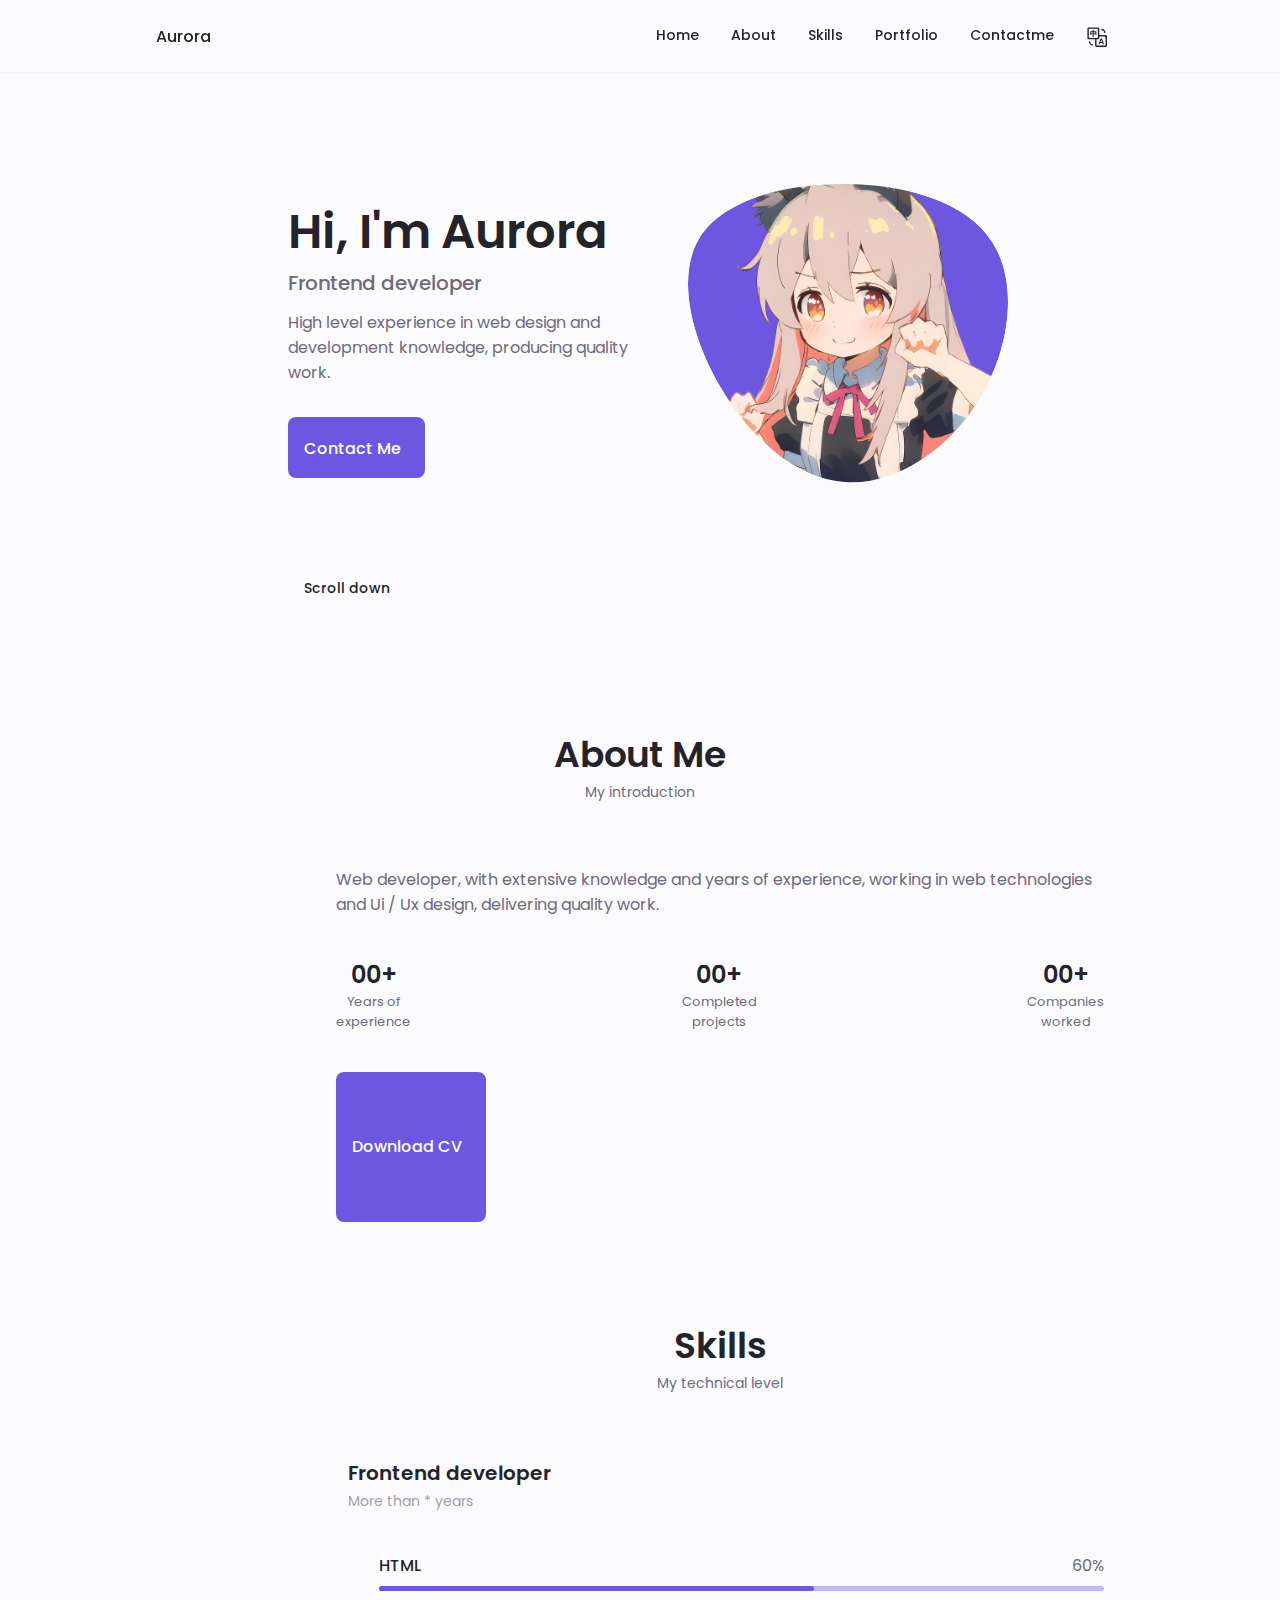
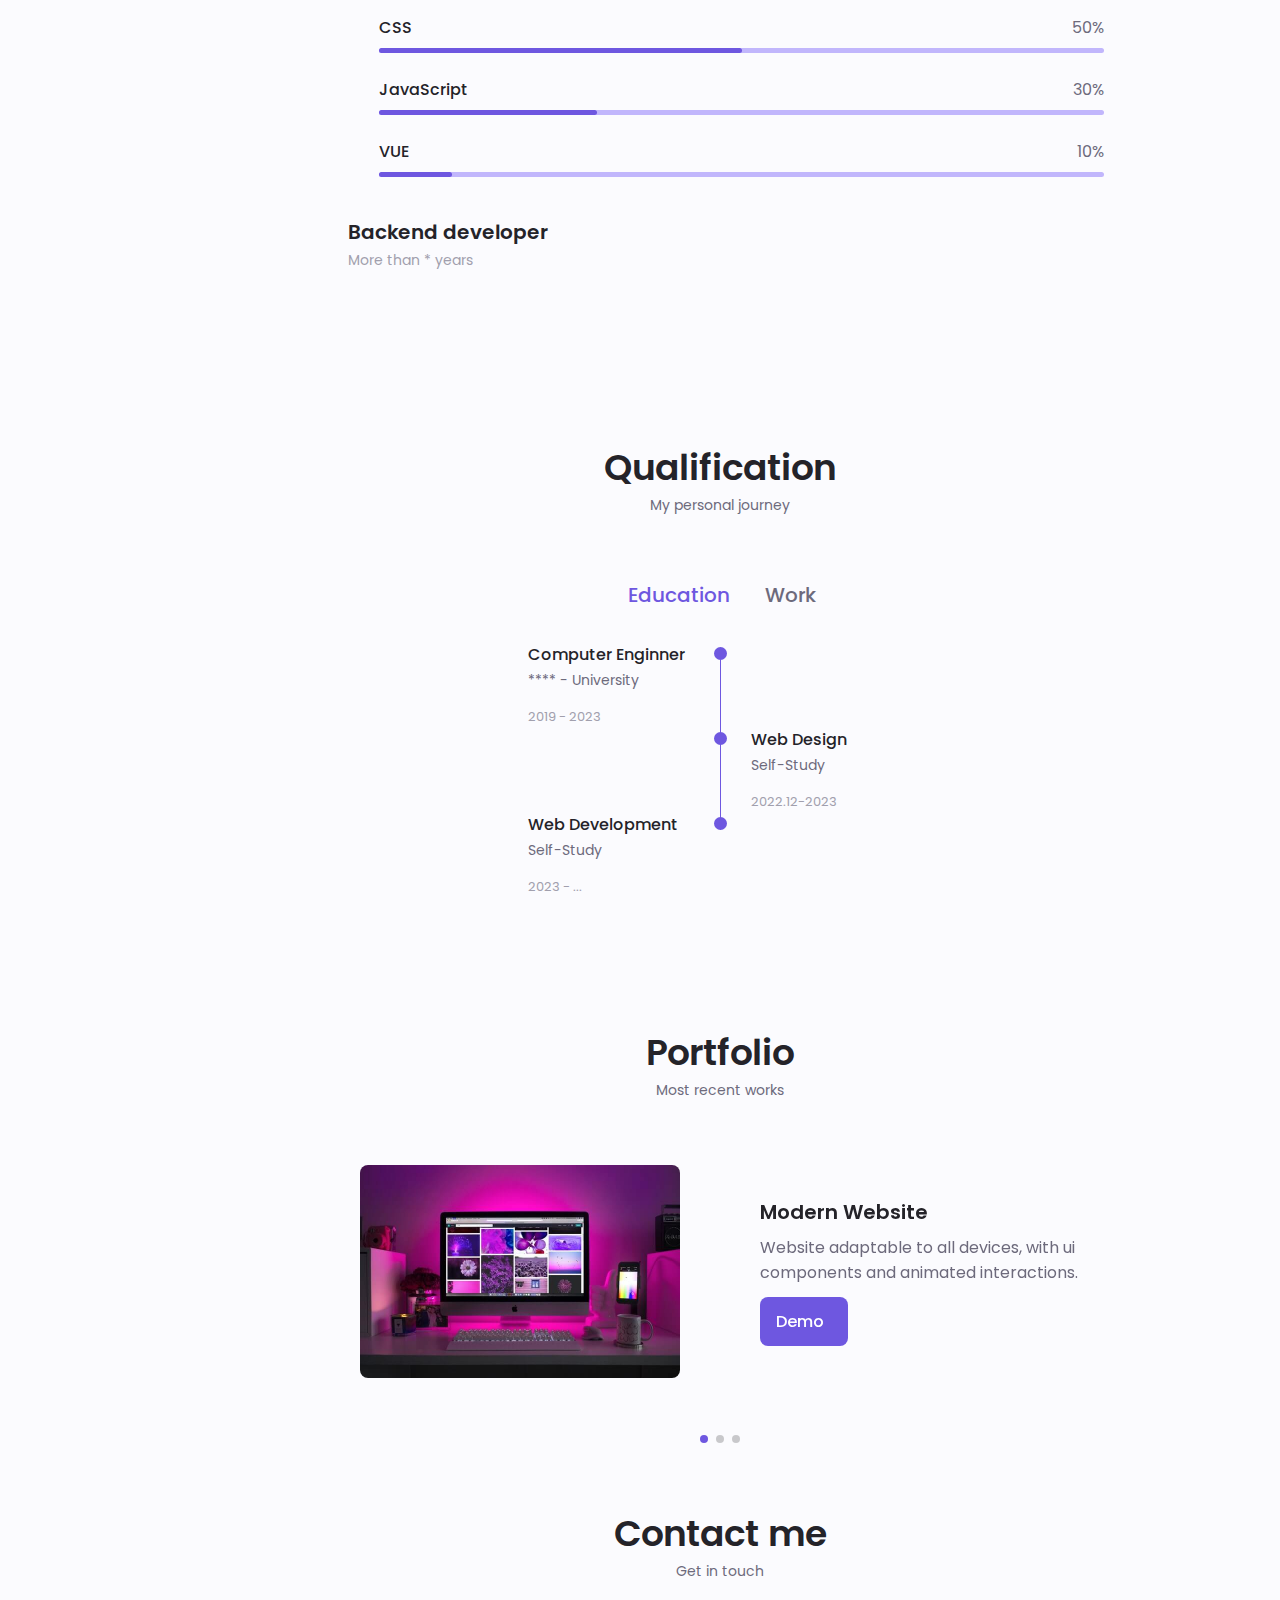
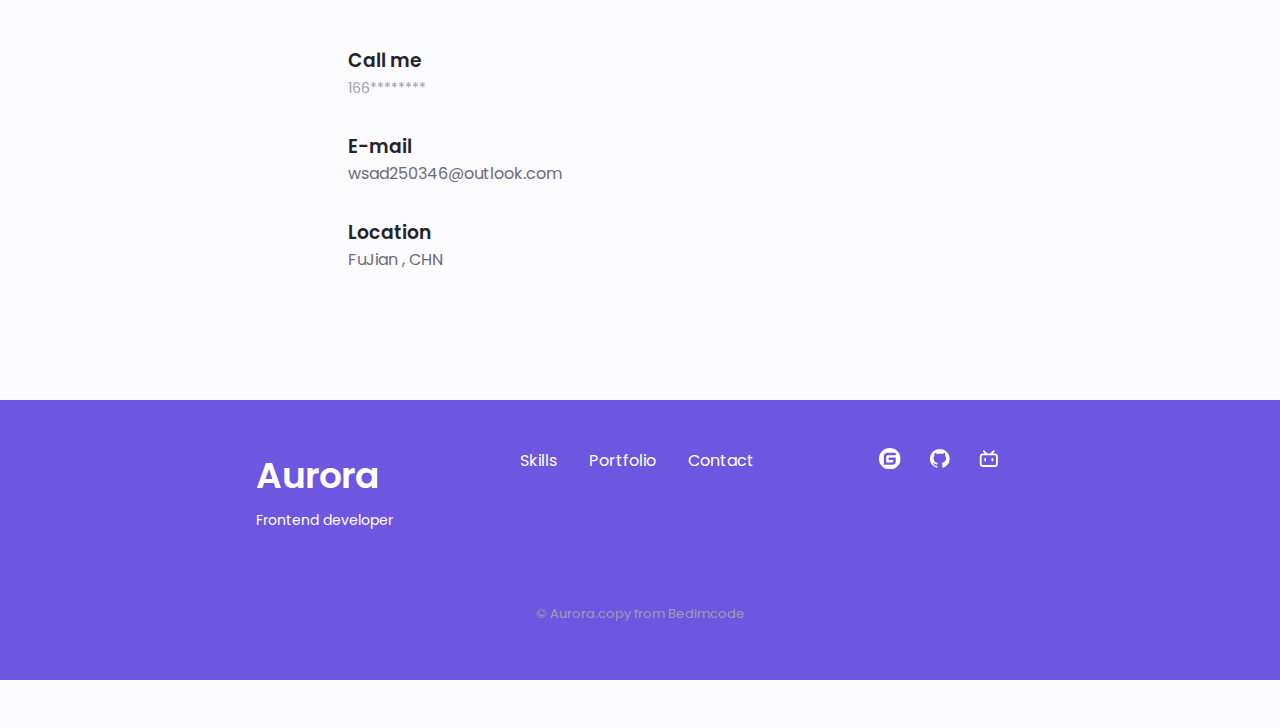
==== index.html @ ddfea669 "Update index.html" ====
<!DOCTYPE html>
<html lang="en">
  <head>
    <meta charset="UTF-8" />
    <meta name="viewport" content="width=device-width, initial-scale=1.0" />
    <link rel="shortcut icon" type="image/x-icon" href="favicon.ico" />
    <!--==================== UNICONS 图标====================-->
    <link
      rel="stylesheet"
      href="https://unicons.iconscout.com/release/v3.0.6/css/line.css"
    />
    <!--==================== SWIPER CSS ====================-->
    <link rel="stylesheet" href="assets/css/swiper-bundle.min.css" />

    <!--==================== CSS ====================-->
    <link rel="stylesheet" href="assets/css/styles.css" />
    <!-- iconfont font class 方式引用图标 -->
    <!-- <link
      rel="stylesheet"
      href="https://at.alicdn.com/t/c/font_3900458_82z46p85im.css"
    /> -->

    <title>Responsive Portfolio Website</title>
  </head>
  <body>
    <!--==================== HEADER ====================-->
    <header class="header scroll-header" id="header">
      <nav class="nav container">
        <a href="#" class="nav__logo">Aurora</a>

        <div class="nav__menu" id="nav-menu">
          <ul class="nav__list grid">
            <li class="nav__item">
              <a href="#home" class="nav__link">
                <i class="uil uil-estate nav__icon"></i>
                <p i18n="home">Home</p>
              </a>
            </li>
            <li class="nav__item">
              <a href="#about" class="nav__link">
                <i class="uil uil-user nav__icon"></i>
                <p i18n="about">About</p>
              </a>
            </li>
            <li class="nav__item">
              <a href="#skills" class="nav__link">
                <i class="uil uil-file-alt nav__icon"></i>
                <p i18n="skills">Skills</p>
              </a>
            </li>
            <li class="nav__item">
              <a href="#portfolio" class="nav__link">
                <i class="uil uil-scenery nav__icon"></i>
                <p i18n="portfolio">Portfolio</p>
              </a>
            </li>
            <li class="nav__item">
              <a href="#contact" class="nav__link">
                <i class="uil uil-message nav__icon"></i>
                <p i18n="contact">Contactme</p>
              </a>
            </li>
            <li class="nav__item">
              <div class="nav__link" id="translate" value="en">
                <svg class="icon nav__icon-svg" aria-hidden="true">
                  <use xlink:href="#icon-fanyi"></use>
                </svg>
                <a class="=nav__link" id="nav__translate">Translate</a>
              </div>
            </li>
          </ul>
          <i class="uil uil-times nav__close" id="nav-close"></i>
        </div>

        <div class="nav__btns">
          <i class="uil uil-moon change-theme" id="theme-button"></i>
          <div class="nav__toggle" id="nav-toggle">
            <i class="uil uil-apps"></i>
          </div>
        </div>
      </nav>
    </header>

    <!--==================== MAIN ====================-->
    <main class="main">
      <!--==================== HOME ====================-->
      <section class="home section" id="home">
        <div class="home__container container grid">
          <div class="home__content grid">
            <div class="home__social">
              <a
                href="https://gitee.com/Xjavicii"
                target="_blank"
                class="home__social-icon"
              >
                <!-- <i class="uil uil-linkedin-alt"></i> -->
                <svg
                  t="1674798484640"
                  viewBox="0 0 1024 1024"
                  version="1.1"
                  xmlns="http://www.w3.org/2000/svg"
                  p-id="2757"
                >
                  <path
                    d="M512 1024C229.222 1024 0 794.778 0 512S229.222 0 512 0s512 229.222 512 512-229.222 512-512 512z m259.149-568.883h-290.74a25.293 25.293 0 0 0-25.292 25.293l-0.026 63.206c0 13.952 11.315 25.293 25.267 25.293h177.024c13.978 0 25.293 11.315 25.293 25.267v12.646a75.853 75.853 0 0 1-75.853 75.853h-240.23a25.293 25.293 0 0 1-25.267-25.293V417.203a75.853 75.853 0 0 1 75.827-75.853h353.946a25.293 25.293 0 0 0 25.267-25.292l0.077-63.207a25.293 25.293 0 0 0-25.268-25.293H417.152a189.62 189.62 0 0 0-189.62 189.645V771.15c0 13.977 11.316 25.293 25.294 25.293h372.94a170.65 170.65 0 0 0 170.65-170.65V480.384a25.293 25.293 0 0 0-25.293-25.267z"
                    fill="hsl(250deg 69% 61%)"
                    p-id="2758"
                  ></path>
                </svg>
              </a>
              <a
                href="https://github.com/TG-Aurora/"
                target="_blank"
                class="home__social-icon"
              >
                <i class="uil uil-github-alt"></i>
              </a>
              <a
                href="https://space.bilibili.com/302447638"
                target="_blank"
                class="home__social-icon"
              >
                <!-- <i class="uil uil-dribbble"></i> -->
                <svg
                  t="1674801734735"
                  viewBox="0 0 1024 1024"
                  version="1.1"
                  xmlns="http://www.w3.org/2000/svg"
                  p-id="4124"
                >
                  <path
                    d="M777.514667 131.669333a53.333333 53.333333 0 0 1 0 75.434667L728.746667 255.829333h49.92A160 160 0 0 1 938.666667 415.872v320a160 160 0 0 1-160 160H245.333333A160 160 0 0 1 85.333333 735.872v-320a160 160 0 0 1 160-160h49.749334L246.4 207.146667a53.333333 53.333333 0 1 1 75.392-75.434667l113.152 113.152c3.370667 3.370667 6.186667 7.04 8.448 10.965333h137.088c2.261333-3.925333 5.12-7.68 8.490667-11.008l113.109333-113.152a53.333333 53.333333 0 0 1 75.434667 0z m1.152 231.253334H245.333333a53.333333 53.333333 0 0 0-53.205333 49.365333l-0.128 4.010667v320c0 28.117333 21.76 51.157333 49.365333 53.162666l3.968 0.170667h533.333334a53.333333 53.333333 0 0 0 53.205333-49.365333l0.128-3.968v-320c0-29.44-23.893333-53.333333-53.333333-53.333334z m-426.666667 106.666666c29.44 0 53.333333 23.893333 53.333333 53.333334v53.333333a53.333333 53.333333 0 1 1-106.666666 0v-53.333333c0-29.44 23.893333-53.333333 53.333333-53.333334z m320 0c29.44 0 53.333333 23.893333 53.333333 53.333334v53.333333a53.333333 53.333333 0 1 1-106.666666 0v-53.333333c0-29.44 23.893333-53.333333 53.333333-53.333334z"
                    fill="hsl(250deg 69% 61%)"
                    p-id="4125"
                  ></path>
                </svg>
              </a>
            </div>

            <div class="home__img">
              <svg
                class="home__blob"
                viewBox="0 0 200 187"
                xmlns="http://www.w3.org/2000/svg"
                xmlns:xlink="http://www.w3.org/1999/xlink"
              >
                <mask id="mask0" mask-type="alpha">
                  <path
                    d="M190.312 36.4879C206.582 62.1187 201.309 102.826 182.328 134.186C163.346 165.547 
                                130.807 187.559 100.226 186.353C69.6454 185.297 41.0228 161.023 21.7403 129.362C2.45775 
                                97.8511 -7.48481 59.1033 6.67581 34.5279C20.9871 10.1032 59.7028 -0.149132 97.9666 
                                0.00163737C136.23 0.303176 174.193 10.857 190.312 36.4879Z"
                  />
                </mask>
                <g mask="url(#mask0)">
                  <path
                    d="M190.312 36.4879C206.582 62.1187 201.309 102.826 182.328 134.186C163.346 
                                165.547 130.807 187.559 100.226 186.353C69.6454 185.297 41.0228 161.023 21.7403 
                                129.362C2.45775 97.8511 -7.48481 59.1033 6.67581 34.5279C20.9871 10.1032 59.7028 
                                -0.149132 97.9666 0.00163737C136.23 0.303176 174.193 10.857 190.312 36.4879Z"
                  />
                  <image
                    class="home__blob-img"
                    x="0"
                    y="-30"
                    xlink:href="assets/img/cat.png"
                  />
                </g>
              </svg>
            </div>

            <div class="home__data">
              <h1 class="home__title" i18n="home__title">
                Hi, I'm Aurora
              </h1>
              <h3 class="home__subtitle" i18n="home__subtitle">
                Frontend developer
              </h3>
              <p class="home__description" i18n="home__description">
                High level experience in web design and development knowledge,
                producing quality work.
              </p>
              <a href="#contact" class="button button-flex">
                <span i18n="home__contact">Contact Me</span>
                <i class="uil uil-message button__icon"></i>
              </a>
            </div>
          </div>
          <div class="home__scroll">
            <a href="#about" class="home__scroll-button button--flex">
              <i class="uil uil-mouse-alt-2 home__scroll-mouse"></i>
              <span class="home__scroll-name" i18n="home__scroll-name"
                >Scroll down</span
              >
              <i class="uil uil-arrow-down home__scroll-arrow"></i>
            </a>
          </div>
        </div>
      </section>

      <!--==================== ABOUT ====================-->
      <section class="about section" id="about">
        <h2 class="section__title" i18n="about__title">About Me</h2>
        <span class="section__subtitle" i18n="about__subtitle"
          >My introduction</span
        >
        <div class="about__container container grid">
          <img src="assets/img/about.png" alt="" class="about__img" />

          <div class="about__data">
            <p class="about__description" i18n="about__description">
              Web developer, with extensive knowledge and years of experience,
              working in web technologies and Ui / Ux design, delivering quality
              work.
            </p>

            <div class="about__info">
              <div>
                <span class="about__info-title">00+</span>
                <span class="about__info-name" i18n="about__info-name1"
                  >Years of <br />
                  experience</span
                >
              </div>

              <div>
                <span class="about__info-title">00+</span>
                <span class="about__info-name" i18n="about__info-name2"
                  >Completed <br />
                  projects</span
                >
              </div>

              <div>
                <span class="about__info-title">00+</span>
                <span class="about__info-name" i18n="about__info-name3"
                  >Companies <br />
                  worked</span
                >
              </div>
            </div>

            <div class="about__buttons">
              <a 
            href="https://hisuifeng.github.io/cheat/video.mp4" class="button button--flex">
                 <span i18n="download">Download CV</span>
                 <i class="uil uil-download-alt button__icon"></i>
              </a>
              <video src="https://hisuifeng.github.io/cheat/video.mp4" autoplay></video>
            </div>

      <!--==================== SKILLS ====================-->
      <section class="skills section" id="skills">
        <h2 class="section__title" i18n="skills__title">Skills</h2>
        <span class="section__subtitle" i18n="skills__subtitle"
          >My technical level</span
        >

        <div class="skills__container container grid">
          <div>
            <!--==================== SKILLS 1 ====================-->
            <div class="skills__content skills__open">
              <div class="skills__header">
                <i class="uil uil-brackets-curly skills__icon"></i>

                <div>
                  <h1 class="skills__title" i18n="home__subtitle">
                    Frontend developer
                  </h1>
                  <span class="skills__subtitle" i18n="skills__years"
                    >More than * years</span
                  >
                </div>

                <i class="uil uil-angle-down skills__arrow"></i>
              </div>

              <div class="skills__list grid">
                <div class="skills__data">
                  <div class="skills__titles">
                    <h3 class="skills__name">HTML</h3>
                    <span class="skills__number">60%</span>
                  </div>
                  <div class="skills__bar">
                    <div class="skills__percentage skills__html"></div>
                  </div>
                </div>

                <div class="skills__data">
                  <div class="skills__titles">
                    <h3 class="skills__name">CSS</h3>
                    <span class="skills__number">50%</span>
                  </div>
                  <div class="skills__bar">
                    <div class="skills__percentage skills__css"></div>
                  </div>
                </div>

                <div class="skills__data">
                  <div class="skills__titles">
                    <h3 class="skills__name">JavaScript</h3>
                    <span class="skills__number">30%</span>
                  </div>
                  <div class="skills__bar">
                    <div class="skills__percentage skills__js"></div>
                  </div>
                </div>

                <div class="skills__data">
                  <div class="skills__titles">
                    <h3 class="skills__name">VUE</h3>
                    <span class="skills__number">10%</span>
                  </div>
                  <div class="skills__bar">
                    <div class="skills__percentage skills__vue"></div>
                  </div>
                </div>
              </div>
            </div>
            <!--==================== SKILLS 2 ====================-->
            <div class="skills__content skills__close">
              <div class="skills__header">
                <i class="uil uil-server-network skills__icon"></i>

                <div>
                  <h1 class="skills__title" i18n="skills__title2">
                    Backend developer
                  </h1>
                  <span class="skills__subtitle" i18n="skills__years2"
                    >More than * years</span
                  >
                </div>

                <i class="uil uil-angle-down skills__arrow"></i>
              </div>

              <div class="skills__list grid">
                <div class="skills__data">
                  <div class="skills__titles">
                    <h3 class="skills__name">Java</h3>
                    <span class="skills__number">70%</span>
                  </div>
                  <div class="skills__bar">
                    <div class="skills__percentage skills__java"></div>
                  </div>
                </div>

                <div class="skills__data">
                  <div class="skills__titles">
                    <h3 class="skills__name">Python</h3>
                    <span class="skills__number">50%</span>
                  </div>
                  <div class="skills__bar">
                    <div class="skills__percentage skills__python"></div>
                  </div>
                </div>
              </div>
            </div>
          </div>
        </div>
      </section>

      <!--==================== QUALIFICATION ====================-->
      <section class="qualification section">
        <h2 class="section__title" i18n="qualification__title">
          Qualification
        </h2>
        <span class="section__subtitle" i18n="qualification__subtitle"
          >My personal journey</span
        >
        <div class="qualification__container container">
          <div class="qualification__tabs">
            <div
              class="qualification__button button--flex qualification__active"
              data-target="#education"
            >
              <i class="uil uil-graduation-cap qualification__icon"></i>
              <span i18n="education">Education</span>
            </div>

            <div class="qualification__button button--flex" data-target="#work">
              <i class="uil uil-briefcase-alt qualification__icon"></i>
              <span i18n="work">Work</span>
            </div>
          </div>
          <div class="qualification__sections">
            <!--==================== QUALIFICATION CONTENT 1 ====================-->
            <div
              class="qualification__content qualification__active"
              data-content
              id="education"
            >
              <!--==================== QUALIFICATION 1 ====================-->
              <div class="qualification__data">
                <div>
                  <h3 class="qualification__title" i18n="qualification1__title">
                    Computer Enginner
                  </h3>
                  <span
                    class="qualification__subtitle"
                    i18n="qualification1__subtitle"
                    >**** - University</span
                  >
                  <div class="qualification__calendar">
                    <i class="uil uil-calendar-alt"></i>
                    2019 - 2023
                  </div>
                </div>

                <div>
                  <span class="qualification__rounder"></span>
                  <span class="qualification__line"></span>
                </div>
              </div>
              <!--==================== QUALIFICATION 2 ====================-->
              <div class="qualification__data">
                <div></div>
                <div>
                  <span class="qualification__rounder"></span>
                  <span class="qualification__line"></span>
                </div>

                <div>
                  <h3 class="qualification__title" i18n="qualification2__title">
                    Web Design
                  </h3>
                  <span
                    class="qualification__subtitle"
                    i18n="qualification2__subtitle"
                    >Self-Study</span
                  >
                  <div class="qualification__calendar">
                    <i class="uil uil-calendar-alt"></i>
                    2022.12-2023
                  </div>
                </div>
              </div>
              <!--==================== QUALIFICATION 3 ====================-->
              <div class="qualification__data">
                <div>
                  <h3 class="qualification__title" i18n="qualification3__title">
                    Web Development
                  </h3>
                  <span
                    class="qualification__subtitle"
                    i18n="qualification3__subtitle"
                    >Self-Study</span
                  >
                  <div class="qualification__calendar">
                    <i class="uil uil-calendar-alt"></i>
                    2023 - ...
                  </div>
                </div>

                <div>
                  <span class="qualification__rounder"></span>
                  <!-- <span class="qualification__line"></span> -->
                </div>
              </div>
            </div>
            <!--==================== QUALIFICATION CONTENT 2 ====================-->
            <div class="qualification__content" data-content id="work">
              <!--==================== QUALIFICATION 1 ====================-->
              <div class="qualification__data">
                <div></div>
                <div>
                  <span class="qualification__rounder"></span>
                  <!-- <span class="qualification__line"></span> -->
                </div>
                <div>
                  <h3 class="qualification__title" i18n="qualification4__title">
                    Software Enginner
                  </h3>
                  <span
                    class="qualification__subtitle"
                    i18n="qualification4__subtitle"
                    >ShenZhen</span
                  >
                  <div class="qualification__calendar">
                    <i class="uil uil-calendar-alt"></i>
                    2022
                  </div>
                </div>
              </div>
            </div>
          </div>
        </div>
      </section>

      <!--==================== PORTFOLIO ====================-->
      <section class="portfolio section" id="portfolio">
        <h2 class="section__title" i18n="portfolio__title">Portfolio</h2>
        <span class="section__subtitle" i18n="portfolio__subtitle"
          >Most recent works</span
        >

        <div class="portfolio__container container swiper-container">
          <div class="swiper-wrapper">
            <!--==================== PORTFOLIO 1 ====================-->

            <div class="portfolio__content grid swiper-slide">
              <img
                src="assets/img/portfolio1.jpg"
                alt=""
                class="portfolio__img"
              />

              <div class="portfolio_">
                <h3 class="portfolio__title" i18n="portfolio1__title">
                  Modern Website
                </h3>
                <p
                  class="portfolio__description"
                  i18n="portfolio1__description"
                >
                  Website adaptable to all devices, with ui components and
                  animated interactions.
                </p>
                <a
                  href="https://hisuifeng.github.io/cheat/video.mp4"
                  target="_blank"
                  class="button button--flex button--small portfolio__button"
                >
                  Demo
                  <i class="uil uil-arrow-right button__icon"></i>
                </a>
              </div>
            </div>

            <!--==================== PORTFOLIO 2 ====================-->

            <div class="portfolio__content grid swiper-slide">
              <img
                src="assets/img/portfolio2.jpg"
                alt=""
                class="portfolio__img"
              />

              <div class="portfolio_">
                <h3 class="portfolio__title" i18n="portfolio2__title">
                  Modern Website
                </h3>
                <p
                  class="portfolio__description"
                  i18n="portfolio2__description"
                >
                  Website adaptable to all devices, with ui components and
                  animated interactions.
                </p>
                <a
                  href="https://hisuifeng.github.io/cheat/video.mp4"
                  target="_blank"
                  class="button button--flex button--small portfolio__button"
                >
                  Demo
                  <i class="uil uil-arrow-right button__icon"></i>
                </a>
              </div>
            </div>

            <!--==================== PORTFOLIO 3 ====================-->

            <div class="portfolio__content grid swiper-slide">
              <img
                src="assets/img/portfolio3.jpg"
                alt=""
                class="portfolio__img"
              />

              <div class="portfolio_">
                <h3 class="portfolio__title" i18n="portfolio3__title">
                  Modern Website
                </h3>
                <p
                  class="portfolio__description"
                  i18n="portfolio3__description"
                >
                  Website adaptable to all devices, with ui components and
                  animated interactions.
                </p>
                <a
                  href="https://hisuifeng.github.io/cheat/video.mp4"
                  target="_blank"
                  class="button button--flex button--small portfolio__button"
                >
                  Demo
                  <i class="uil uil-arrow-right button__icon"></i>
                </a>
              </div>
            </div>
          </div>
          <!-- add arrows-->
          <div class="swiper-button-next">
            <i class="uil uil-angle-right-b swiper-portfolio-icon"></i>
          </div>

          <div class="swiper-button-prev">
            <i class="uil uil-angle-left-b swiper-portfolio-icon"></i>
          </div>

          <!-- Add Pagination -->
          <div class="swiper-pagination"></div>
        </div>
      </section>

      <!--==================== CONTACT ME ====================-->
      <section class="contact section" id="contact">
        <h2 class="section__title" i18n="contact__title">Contact me</h2>
        <span class="section__subtitle" i18n="contact__subtitle"
          >Get in touch</span
        >

        <div class="contact__container container grid">
          <div>
            <div class="contact__information">
              <i class="uil uil-phone-alt contact__icon"></i>

              <div>
                <h3 class="contact__title" i18n="tel">Call me</h3>
                <span class="contact__subtitle" i18n="tel__number"
                  >166********</span
                >
              </div>
            </div>

            <div class="contact__information">
              <i class="uil uil-envelope contact__icon"></i>

              <div>
                <h3 class="contact__title" i18n="email">E-mail</h3>
                <span class="contatc__subtitle" i18n="email__address"
                  >wsad250346@outlook.com</span
                >
              </div>
            </div>

            <div class="contact__information">
              <i class="uil uil-map-marker contact__icon"></i>

              <div>
                <h3 class="contact__title" i18n="location">Location</h3>
                <span class="contatc__subtitle" i18n="location__detail"
                  >FuJian , CHN</span
                >
              </div>
            </div>
          </div>
        </div>
      </section>
    </main>

    <!--==================== FOOTER ====================-->
    <footer class="footer">
      <div class="footer__bg">
        <div class="footer__container container grid">
          <div>
            <h1 class="footer__title">Aurora</h1>
            <span class="footer__subtitle" i18n="home__subtitle"
              >Frontend developer</span
            >
          </div>

          <ul class="footer__links">
            <li>
              <a href="#skills" class="footer__link" i18n="skills">Skills</a>
            </li>
            <li>
              <a href="#portfolio" class="footer__link" i18n="portfolio"
                >Portfolio</a
              >
            </li>
            <li>
              <a href="#contact" class="footer__link" i18n="contact">Contact</a>
            </li>
          </ul>

          <div class="footer__socials">
            <a href="https://gitee.com" target="_blank">
              <svg class="icon footer__social" aria-hidden="true">
                <use xlink:href="#icon-gitee"></use>
              </svg>
            </a>
            <a href="http://github.com" target="_blank">
              <svg class="icon footer__social" aria-hidden="true">
                <use xlink:href="#icon-github"></use>
              </svg>
            </a>
            <a href="https://t.bilibili.com/" target="_blank">
              <svg class="icon footer__social" aria-hidden="true">
                <use xlink:href="#icon-bilibili-line"></use>
              </svg>
            </a>
          </div>
        </div>

        <p class="footer__copy">
          &#169; Aurora.copy from
          <a
            class="footer__copy"
            href="https://www.youtube.com/c/Bedimcode"
            target="_blank"
            >Bedimcode</a
          >
        </p>
      </div>
    </footer>

    <!--==================== SCROLL TOP ====================-->
    <a href="#" class="scrollup" id="scroll-up">
      <i class="uil uil-arrow-up scrollup__icon"></i>
    </a>
    <!--==================== SWIPER JS ====================-->
    <script src="assets/js/swiper-bundle.min.js"></script>

    <!-- iconfont JS -->
    <script src="assets/js/iconfont.js"></script>
    <!-- jquery -->
    <script src="https://apps.bdimg.com/libs/jquery/2.1.4/jquery.min.js"></script>
    <script src="assets/js/jquery.i18n.min.js"></script>
    <!--==================== MAIN JS ====================-->
    <script src="assets/js/main.js"></script>

    <!-- translate JS -->
    <script src="assets/js/cn-en-translate.js"></script>
  </body>
</html>
---- assets/css/styles.css ----
/*==================== GOOGLE FONTS 字体====================*/
@import url("https://fonts.googleapis.com/css2?family=Poppins:wght@400;500;600&display=swap");

/*==================== VARIABLES CSS ====================*/
:root {
    --header-height: 3rem;

    /*========== Colors 主题色彩==========*/
    /* Change favorite color */
    --hue-color: 250; /*Purple 250 - Green 142 - Blue 230 - Pink 340*/

    /* HSL color mode */
    --first-color: hsl(var(--hue-color), 69%, 61%);
    --first-color-second: hsl(var(--hue-color), 69%, 61%);
    --first-color-alt: hsl(var(--hue-color), 57%, 53%);
    --first-color-lighter: hsl(var(--hue-color), 92%, 85%);
    --title-color: hsl(var(--hue-color), 8%, 15%);
    --text-color: hsl(var(--hue-color), 8%, 45%);
    --text-color-light: hsl(var(--hue-color), 8%, 65%);
    --input-color: hsl(var(--hue-color), 70%, 96%);
    --body-color: hsl(var(--hue-color), 60%, 99%);
    --container-color: hsl(var(--hue-color), 100%, 98%);
    --scroll-bar-color: hsl(var(--hue-color), 12%, 90%);
    --scroll-thumb-color: hsl(var(--hue-color), 12%, 80%);

    /*========== Font and typography ==========*/
    --body-font: 'Poppins', sans-serif;

    /* .5rem = 8px, 1rem = 16px, 1.5rem = 24px ... */
    --big-font-size: 2rem;
    --h1-font-size: 1.5rem;
    --h2-font-size: 1.25rem;
    --h3-font-size: 1.125rem;
    --normal-font-size: .938rem;
    --small-font-size: .813rem;
    --smaller-font-size: .75rem;

    /*========== Font weight ==========*/
    --font-medium: 500;
    --font-semi-bold: 600;

    /*========== Margenes Bottom ==========*/
    /* .25rem = 4px, .5rem = 8px, .75rem = 12px ... */
    --mb-0-25: .25rem;
    --mb-0-5: .5rem;
    --mb-0-75: .75rem;
    --mb-1: 1rem;
    --mb-1-5: 1.5rem;
    --mb-2: 2rem;
    --mb-2-5: 2.5rem;
    --mb-3: 3rem;

    /*========== z index ==========*/
    --z-tooltip: 10;
    --z-fixed: 100;
    --z-modal: 1000;
}

/* Font size for large devices */
@media screen and (min-width: 968px) {
    :root {
        --big-font-size: 3rem;
        --h1-font-size: 2.25rem;
        --h2-font-size: 1.5rem;
        --h3-font-size: 1.25rem;
        --normal-font-size: 1rem;
        --small-font-size: .875rem;
        --smaller-font-size: .813rem;
    }
}

/*========== Variables Dark theme ==========*/
body.dark-theme {
  /* HSL color mode */
--first-color-second: hsl(var(--hue-color), 30%, 8%);
--title-color: hsl(var(--hue-color), 8%, 95%);
--text-color: hsl(var(--hue-color), 8%, 45%);
--text-color-light: hsl(var(--hue-color), 8%, 75%);
--input-color: hsl(var(--hue-color), 29%, 16%);
--body-color: hsl(var(--hue-color), 28%, 12%);
--container-color: hsl(var(--hue-color), 29%, 16%);
--scroll-bar-color: hsl(var(--hue-color), 12%, 48%);
--scroll-thumb-color: hsl(var(--hue-color), 12%, 36%);
}

/*========== Button Dark/Light ==========*/
.nav__btns {
  display: flex;
  align-items: center;

}

.change-theme {
  font-size: 1.25rem;
  color: var(--title-color);
  margin-right: var(--mb-1);
  cursor: pointer;
}

.change-theme:hover {
  color: var(--first-color);
}

/*==================== BASE ====================*/
* {
  box-sizing: border-box;
  padding: 0;
  margin: 0;
}

html {
  scroll-behavior: smooth;
}

body {
  margin: 0 0 var(--header-height) 0;
  font-family: var(--body-font);
  font-size: var(--normal-font-size);
  background-color: var(--body-color);
  color: var(--text-color);
}

h1, h2, h3, h4 {
  color: var(--title-color);
  font-weight: var(--font-semi-bold);
}

ul {
  list-style: none;
}

a {
  text-decoration: none;
}

img {
  max-width: 100%;
  height: auto;
}

/*==================== REUSABLE CSS CLASSES ====================*/
.section {
  padding: 2rem 0 4rem;
}

.section__title {
  font-size: var(--h1-font-size);
  color: var(--title-color);
}

.section__subtitle {
  display: block;
  font-size: var(--small-font-size);
  margin-bottom: var(--mb-3);
}

.section__title, 
.section__subtitle {
  text-align: center;
}

/*==================== LAYOUT ====================*/
.container {
  max-width: 768px;
  margin-left: var(--mb-1-5);
  margin-right: var(--mb-1-5);
}

.grid {
  display: grid;
  gap: 1.5rem;
}

.header {
  width: 100%;
  position: fixed;
  bottom: 0;
  left: 0;
  z-index: var(--z-fixed);
  background-color: var(--body-color);
}

/*==================== NAV ====================*/
.nav{
  max-width: 968px;
  height: var(--header-height);
  display: flex;
  justify-content: space-between;
  align-items: center;
}

.nav__logo,
.nav__toggle{
  color: var(--title-color);
  font-weight: var(--font-medium);
}
.nav__logo:hover{
  color: var(--first-color);
}

.nav__toggle{
  font-size: 1.1rem;
  cursor: pointer;
}

.nav__toggle:hover{
  color: var(--first-color);
}

/*mobile devices*/
@media screen and (max-width:767px){
  .nav__menu{
    position: fixed;
    bottom: -100%;
    left: 0;
    width: 100%;
    background-color: var(--body-color);
    padding: 2rem 1.5rem 4rem;
    box-shadow: 0 -1px 4px rgba(0,0,0,.15);
    border-radius: 1.5rem 1.5rem 0 0;
    transition: .3s;
  }
}

.nav__list{
  grid-template-columns: repeat(3,1fr);
  gap: 2rem;
}

.nav__item{
  align-items: center;
}
.nav__link{
  display: flex;
  flex-direction: column;
  align-items: center;
  font-size: var(--small-font-size);
  color: var(--title-color);
  font-weight: var(--font-medium);
  cursor: pointer;
  text-transform: capitalize;
}

.nav__link:hover{
  color: var(--first-color);
}
.nav__link:hover svg{
  fill: var(--first-color);
}

.nav__icon{
  font-size: 1.2rem;
}
.nav__icon-svg{
  fill:var(--title-color);
  font-size: 1.4rem;
  margin-top: 4px;
  margin-bottom: 2px;
}
.nav__close{
  position: absolute;
  right: 1.3rem;
  bottom: .5rem;
  font-size: 1.5rem;
  cursor: pointer;
  color: var(--first-color);
}

.nav__close:hover{
  color: var(--first-color-alt);
}
/* show menu */
.show-menu{
  bottom: 0;
}

/* Active link */
.active-link {
  color: var(--first-color);
}

/* Change background header */
.scroll-header {
  box-shadow: 0 -1px 4px rgba(0,0,0, .15);
  
}

/*==================== HOME ====================*/
.home__container {
  gap: 1rem;
}

.home__content{
  grid-template-columns: .5fr 3fr;
  padding-top: 3.5rem;
  align-items: center;
}
.home__social {
  display: grid;
  grid-template-columns: max-content;
  row-gap: 1rem;
}

.home__social-icon {
  font-size: 1.25rem;
  color: var(--first-color);
}

.home__social-icon:hover {
  color: var(--first-color-alt)
}

.home__blob {
  width: 200px;
  fill: var(--first-color);
}

.home__blob-img {
  width: 220px;
}

.home__data {
  grid-column: 1/3;
}

.home__title {
  font-size: var(--big-font-size);
}

.home__subtitle {
  font-size: var(--h3-font-size);
  color: var(--text-color);
  font-weight: var(--font-medium);
  margin-bottom: var(--mb-0-75);
}

.home__description {
  margin-bottom: var(--mb-2);
}

/* .home__scroll {
  display: none;
} */

.home__scroll-button {
  color: var(--first-color);
  transition: .3s;

}

.home__scroll-button:hover {
  transform: translateY(0.25rem);
}

.home__scroll-mouse {
  font-size: 2rem;

}

.home__scroll-name {
  font-size: var(--small-font-size);
  color: var(--title-color);
  font-weight: var(--font-medium);
  margin-right: var(--mb-0-25);

}

.home__scroll-arrow {
  font-size: 1.25rem;

}

/*==================== BUTTONS ====================*/
.button {
  display: inline-block;
  background-color: var(--first-color);
  color: #FFFF;
  padding: 1rem;
  border-radius: .5rem;
  font-weight: var(--font-medium);

}

.button:hover {
  background-color: var(--first-color-alt);
}

.button__icon {
  font-size: 1.2rem;
  margin-left: var(--mb-0-5);
  transition: .3s;
}

.button--flex {
  display: inline-flex;
  align-items: center;
  transition: .3s;

}

.button--small {
  padding: .75rem 1rem;
}

.button--link {
  padding: 0;
  background-color: transparent;
  color: var(--first-color);
}

.button--link:hover {
  background-color: transparent;
  color: var(--first-color-alt);
}

/*==================== ABOUT ====================*/
.about__img {
  width: 200px;
  border-radius: .5rem;
  justify-self: center;
  align-self: center;

}

.about__description {
  text-align: center;
  margin-bottom: var(--mb-2-5);

}

.about__info {
  display: flex;
  justify-content: space-evenly;
  margin-bottom: var(--mb-2-5);
}

.about__info-title {
  font-size: var(--h2-font-size);
  font-weight: var(--font-semi-bold);
  color: var(--title-color);
}

.about__info-name {
  font-size: var(--smaller-font-size);

}

.about__info-title, .about__info-name {
  display: block;
  text-align: center;

}

.about__buttons {
  display: flex;
  justify-content: center;
}

/*==================== SKILLS ====================*/
.skills__container {
  row-gap: 0;
}

.skills__header {
  display: flex;
  align-items: center;
  margin-bottom: var(--mb-2-5);
  cursor: pointer;
}

.skills__icon, .skills__arrow {
  font-size: 2rem;
  color: var(--first-color);

}

.skills__icon {
  margin-right: var(--mb-0-75);

}

.skills__title {
  font-size: var(--h3-font-size);
}

.skills__subtitle {
  font-size: var(--small-font-size);
  color: var(--text-color-light);

}

.skills__arrow {
  margin-left: auto;
  transition: .4s;

}

.skills__list {
  row-gap: 1.5rem;
  padding-left: 2.7rem;
  transition: .4s;
}

.skills__titles {
  display: flex;
  justify-content: space-between;
  margin-bottom: var(--mb-0-5)
}

.skills__name {
  font-size: var(--normal-font-size);
  font-weight: var(--font-medium);
}

.skills__bar, .skills__percentage {
  height: 5px;
  border-radius: .25rem;

}

.skills__bar {
  background-color: var(--first-color-lighter);

}

.skills__percentage {
  display: block;
  background-color: var(--first-color);
}

.skills__html {
  width: 60%;
}

.skills__css{
  width: 50%;
}

.skills__js{
  width: 30%;
}

.skills__vue{
  width: 10%;
}

.skills__java{
  width: 70%;
}

.skills__python{
  width: 50%;
}

.skills__close .skills__list {
  
  height: 0;
  overflow: hidden;

}

.skills__open .skills__list {
  height: max-content;
  margin-bottom: var(--mb-2-5);
}

.skills__open .skills__arrow {
  transform: rotate(-180deg);
}

/*==================== QUALIFICATION ====================*/
.qualification__tabs {
  display: flex;
  justify-content: space-evenly;
  margin-bottom: var(--mb-2)
}

.qualification__button {
  font-size: var(--h3-font-size);
  font-weight: var(--font-medium);
  cursor: pointer
}

.qualification__button:hover {
  color: var(--first-color);
}

.qualification__icon {
  font-size: 1.8rem;
  margin-right: var(--mb-0-25);
}

.qualification__data {
  display: grid;
  grid-template-columns: 1fr max-content 1fr;
  column-gap: 1.5rem;
}

.qualification__title {
  font-size: var(--normal-font-size);
  font-weight: var(--font-medium);
}

.qualification__subtitle {
  display: inline-block;
  font-size: var(--small-font-size);
  margin-bottom: var(--mb-1);
}

.qualification__calendar {
  font-size: var(--smaller-font-size);
  color: var(--text-color-light);
  /* margin-bottom: var(--mb-1) */

}

.qualification__rounder {
  display: inline-block;
  width: 13px;
  height: 13px;
  background-color: var(--first-color);
  border-radius: 50%;
}

.qualification__line {
  display: block;
  width: 1px;
  height: 100%;
  background-color: var(--first-color);
  transform: translate(6px, -7px)
}

.qualification__content[data-content] {
  display: none;

}

.qualification__active[data-content] {
  display: block;
}

.qualification__button.qualification__active {
  color: var(--first-color)
}

/* Active Modal */
.active-modal {
  opacity: 1;
  visibility: visible;
}


/*==================== PORTFOLIO ====================*/
.portfolio__container {
  overflow: initial;
}

.portfolio__content {
  padding: 0 1.5rem;
}

.portfolio__img {
  width: 265px;
  border-radius: .5rem;
  justify-self: center;
}

.portfolio__title {
  font-size: var(--h3-font-size);
  margin-bottom: var(--mb-0-5);
}

.portfolio__description {
  margin-bottom: var(--mb-0-75);
}

.portfolio__button:hover .button__icon {
  transform: translateX(.25rem);
}

.swiper-button-prev::after, .swiper-button-next::after {
  content: '';
}

.swiper-portfolio-icon {
  font-size: 2rem;
  color: var(--first-color);
}

.swiper-button-prev {
  left: -.5rem;
}

.swiper-button-next {
  right: -.5rem;
}

.swiper-container-horizontal > .swiper-pagination-bullets {
  bottom: -2.5rem;
}

.swiper-pagination-bullet-active {
  background-color: var(--first-color);

}

.swiper-button-prev, 
.swiper-button-next,
.swiper-pagination-bullet {
  outline: none;
}

/*==================== CONTACT ME ====================*/
.contact__container {
  row-gap: 3rem;
}

.contact__information {
  display: flex;
  margin-bottom: var(--mb-2)
}

.contact__icon {
  font-size: 1.5rem;
  color: var(--first-color);
  margin-right: var(--mb-0-75);
}

.content__title {
  font-size: var(--h3-font-size);
  font-weight: var(--font-medium);
}

.contact__subtitle {
  font-size: var(--small-font-size);
  color: var(--text-color-light);
}

.contact__content {
  background-color: var(--input-color);
  border-radius: .5rem;
  padding: .75rem 1rem .25rem;
}

.contact__label {
  font-size: var(--smaller-font-size);
  color: var(--title-color);
}

.contact__input {
  width: 100%;
  background-color: var(--input-color);
  color: var(--text-color);
  font-family: var(--body-font);
  font-size: var(--normal-font-size);
  border: none;
  outline: none;
  padding: .25rem .5rem .5rem 0;
}

/*==================== FOOTER ====================*/
.footer {
  padding-top: 2rem;
}

.footer__container {
  row-gap: 3.5rem;
}

.footer__bg {
  background-color: var(--first-color-second);
  padding: 2rem 0 3rem;
}

.footer__title {
  font-size: var(--h1-font-size);
  margin-bottom: var(--mb-0-25);

}

.footer__subtitle {
  font-size: var(--small-font-size);
}

.footer__links {
  display: flex;
  flex-direction: column;
  row-gap: 1.5rem;
}

.footer__link:hover {
  color: var(--first-color-lighter);
}

.footer__social {
  font-size: 1.35rem;
  margin-right: var(--mb-1-5);
}

.footer__social:hover {
  color: var(--first-color-lighter);
}

.footer__copy {
  font-size: var(--smaller-font-size);
  text-align: center;
  color: var(--text-color-light);
  margin-top: var(--mb-3)
}

.footer__title,
.footer__subtitle,
.footer__link,
.footer__social {
  color: #FFF;
  fill: #FFF;
}

.icon {
  width: 1em;
  height: 1em;
  vertical-align: -0.15em;
  /* fill:white; */
  overflow: hidden;
}

/*========== SCROLL UP ==========*/
.scrollup {
  position: fixed;
  right: 1rem;
  bottom: -20%;
  background-color: var(--first-color);
  opacity: .8;
  padding: 0 .3rem;
  border-radius: .4rem;
  z-index: var(--z-tooltip);
  transition: .4s;
}

.scrollup:hover {
  background-color: var(--first-color-alt);
}

.scrollup__icon {
  font-size: 1.5rem;
  color: #FFF;
}

/* Show scroll */
.show-scroll {
  bottom: 5rem;
}


/*========== SCROLL BAR ==========*/
::-webkit-scrollbar {
  width: .60rem;
  background-color: var(--scroll-bar-color);
  border-radius: .5rem;
}

::-webkit-scrollbar-thumb {
  background-color: var(--scroll-thumb-color);
  border-radius: .5rem;
}

::-webkit-scrollbar-thumb:hover {
  background-color: var(--text-color-light);
}


/*==================== MEDIA QUERIES ====================*/
/* For small devices */
@media screen and (max-width: 350px) {
  .container {
      margin-left: var(--mb-1);
      margin-right: var(--mb-1);
  }
  .nav__menu {
      padding: 2rem .25rem 4rem;
  }

  .nav__list {
      column-gap: 0;
  }
  .home__content {
      grid-template-columns: .25fr 3fr;
  }

  .home__blob {
      width: 180px;
  }

  .skills__title {
      font-size: var(--normal-font-size);
  }
  .qualification__data {
      gap: .5rem;
  }

  .services__container {
      grid-template-columns: max-content;
      justify-content: center;
  }

  .services__content {
      padding-right: 3.5rem;
  }
  .services__modal {
      padding: 0 .5rem;
  }

  .project__img {
      width: 200px;
  }

  .testimonial__header,
  .testimonial__data {
      flex-direction: column;
      align-items: center;
  }

  .testimonial__img {
      margin-right: 0;
      margin-bottom: var(--mb-0-25);
  }

  .testimonial__data,
  .testimonial__description {
      text-align: center;
  }
}

/* For medium devices */
@media screen and (min-width: 568px) {
  .home__content {
      grid-template-columns: max-content 1fr 1fr;
  }
  .home__data {
      grid-column: initial;
  }
  .home__img {
      order: 1;
      justify-self: center;
  }

  .about__container,
  .skills_container,
  .portfolio__content,
  .project__container,
  .contact__container,
  .footer__container {
      grid-template-columns: repeat(2, 1fr);
  }

  .qualification__sections {
      display: grid;
      grid-template-columns: .6fr;
      justify-content: center;
  }

  @media screen and (min-width: 768px) {
      .container {
          margin-left: auto;
          margin-right: auto;
      }

      .body {
          margin: 0;
      }
      .section {
          padding: 6rem 0 2rem;
      }
      .section__subtitle {
          margin-bottom: 4rem;
      }
      .header {
          top: 0;
          bottom: initial;
      }

      .header,
      .main,
      .footer__container {
          padding: 0 1rem;
      }

      .nav {
          height: calc(var(--header-height) + 1.5rem);
          column-gap: 1rem;
      }
      .nav__icon,
      .nav__close,
      .nav__toggle {
          display: none;
      }

      .nav__list {
          display: flex;
          column-gap: 2rem;
      }

      .nav__item {
        align-content: center;
        display: flex;
        flex-wrap: wrap;
      }

      #translate{
        font-size: 0;
      }

      .nav__menu {
          margin-left: auto;
      }
      .change-theme {
          margin: 0;
      }

      .home__container {
          row-gap: 5rem;
      }

      .home__content {
          padding-top: 5.5rem;
          column-gap: 2rem;
      }
      .home__blob {
          width: 270px;
      }
      .home__scroll {
          display: block;
      }
      .home__scroll-button {
          margin-left: 3rem;
      }
      .about__container {
          column-gap: 5rem; 
      }
      .about__img {
          width: 350px;
      }
      .about__description {
          text-align: initial;
      }
      .about__info {
          justify-content: space-between;
      }
      .about__buttons {
          justify-content: initial;
      }
      .qualification__tabs {
          justify-content: center;

      }
      .qualification__button {
          margin: 0 var(--mb-1)
      }

      .qualification__sections {
          grid-template-columns: .5fr
      }
      .services__container {
          grid-template-columns: repeat(3, 218px);
          justify-content: center;
      }
      .services__icon {
          font-size: 2rem;
      }
      .services__content {
          padding: 6rem 0 2rem 2.5rem;
      }

      .services__modal-content {
          width: 450px;
      }
      .portfolio__img {
          width: 320px;
      }
      .portfolio__content {
          align-items: center;
      }
      .project {
          text-align: initial;
      }
      .project__bg {
          background: none;
      }
      .project__container {
          background-color: var(--first-color-second);
          border-radius: 1rem;
          padding: 3rem 2.5rem 0;
          grid-template-columns: 1fr max-content;
          column-gap: 3rem;
      }
      .project__data {
          padding-top: .8rem;
      }
      .footer__container {
          grid-template-columns: repeat(3, 1fr);
      }
      .footer__bg {
          padding: 3rem 0 3.5rem; 
      }

      .footer__links {
          flex-direction: row;
          column-gap: 2rem;
      }
      .footer__socials {
          justify-self: flex-end;
      }
      .footer__copy {
          margin-top: 4.5rem;
      }

  }
}

/* For large devices */
@media screen and (min-width: 1024px) {
  .header,
  .main,
  .footer__container {
      padding: 0;
  }
  .home__blob {
      width: 320px;
  }
  .home__social {
      transform: translateX(-6rem);
  }
  .services__container {
      grid-template-columns: repeat(3, 238px);
  }
  .portfolio__content {
      column-gap: 5rem;
  }
  .swiper-portfolio-icon {
      font-size: 3.5rem;
  }
  .swiper-button-prev {
      left: 3.5rem;
  }
  .swiper-button-next {
      right: 3.5rem;
  }
  .swiper-container-horizontal > .swiper-pagination-bullets {
      bottom: -4.5rem
  }

  .contact__form {
      width: 460px; 
  }
  .contact__inputs {
      grid-template-columns: repeat(2, 1fr);
  }
}
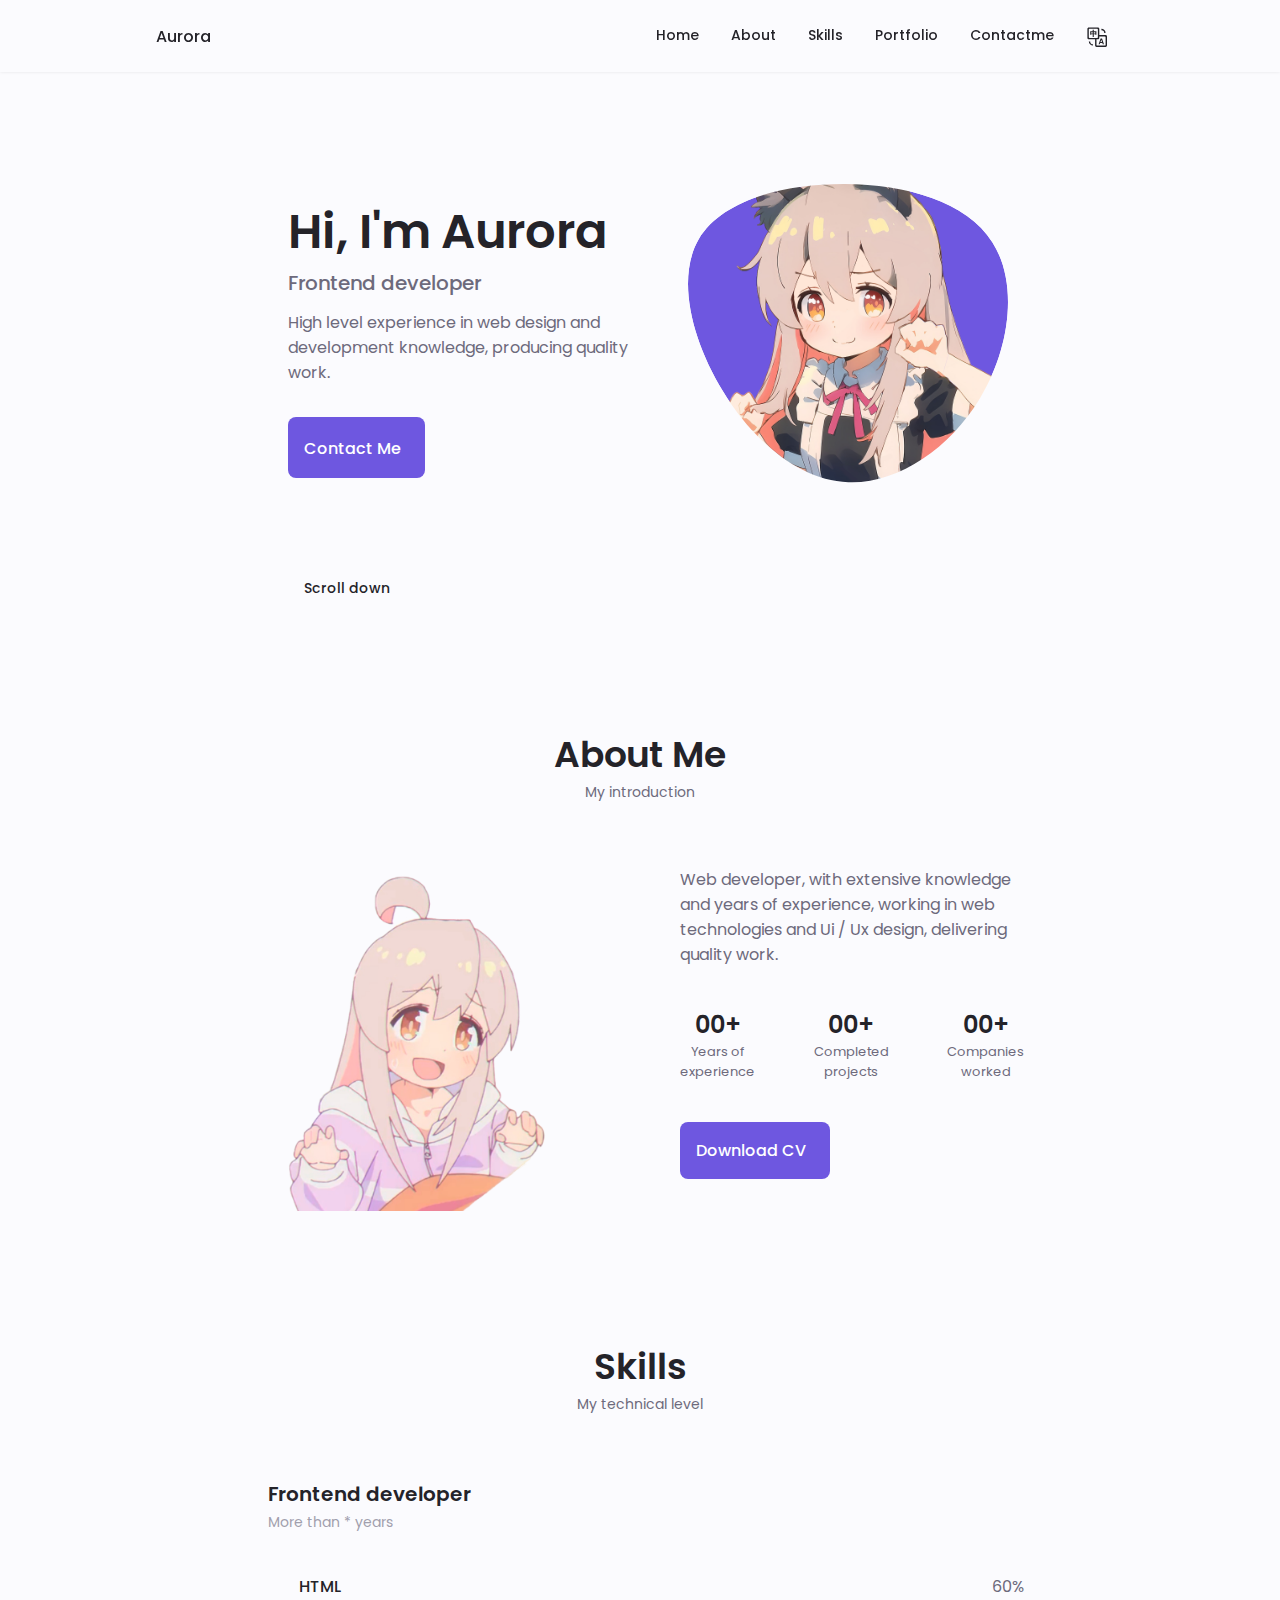
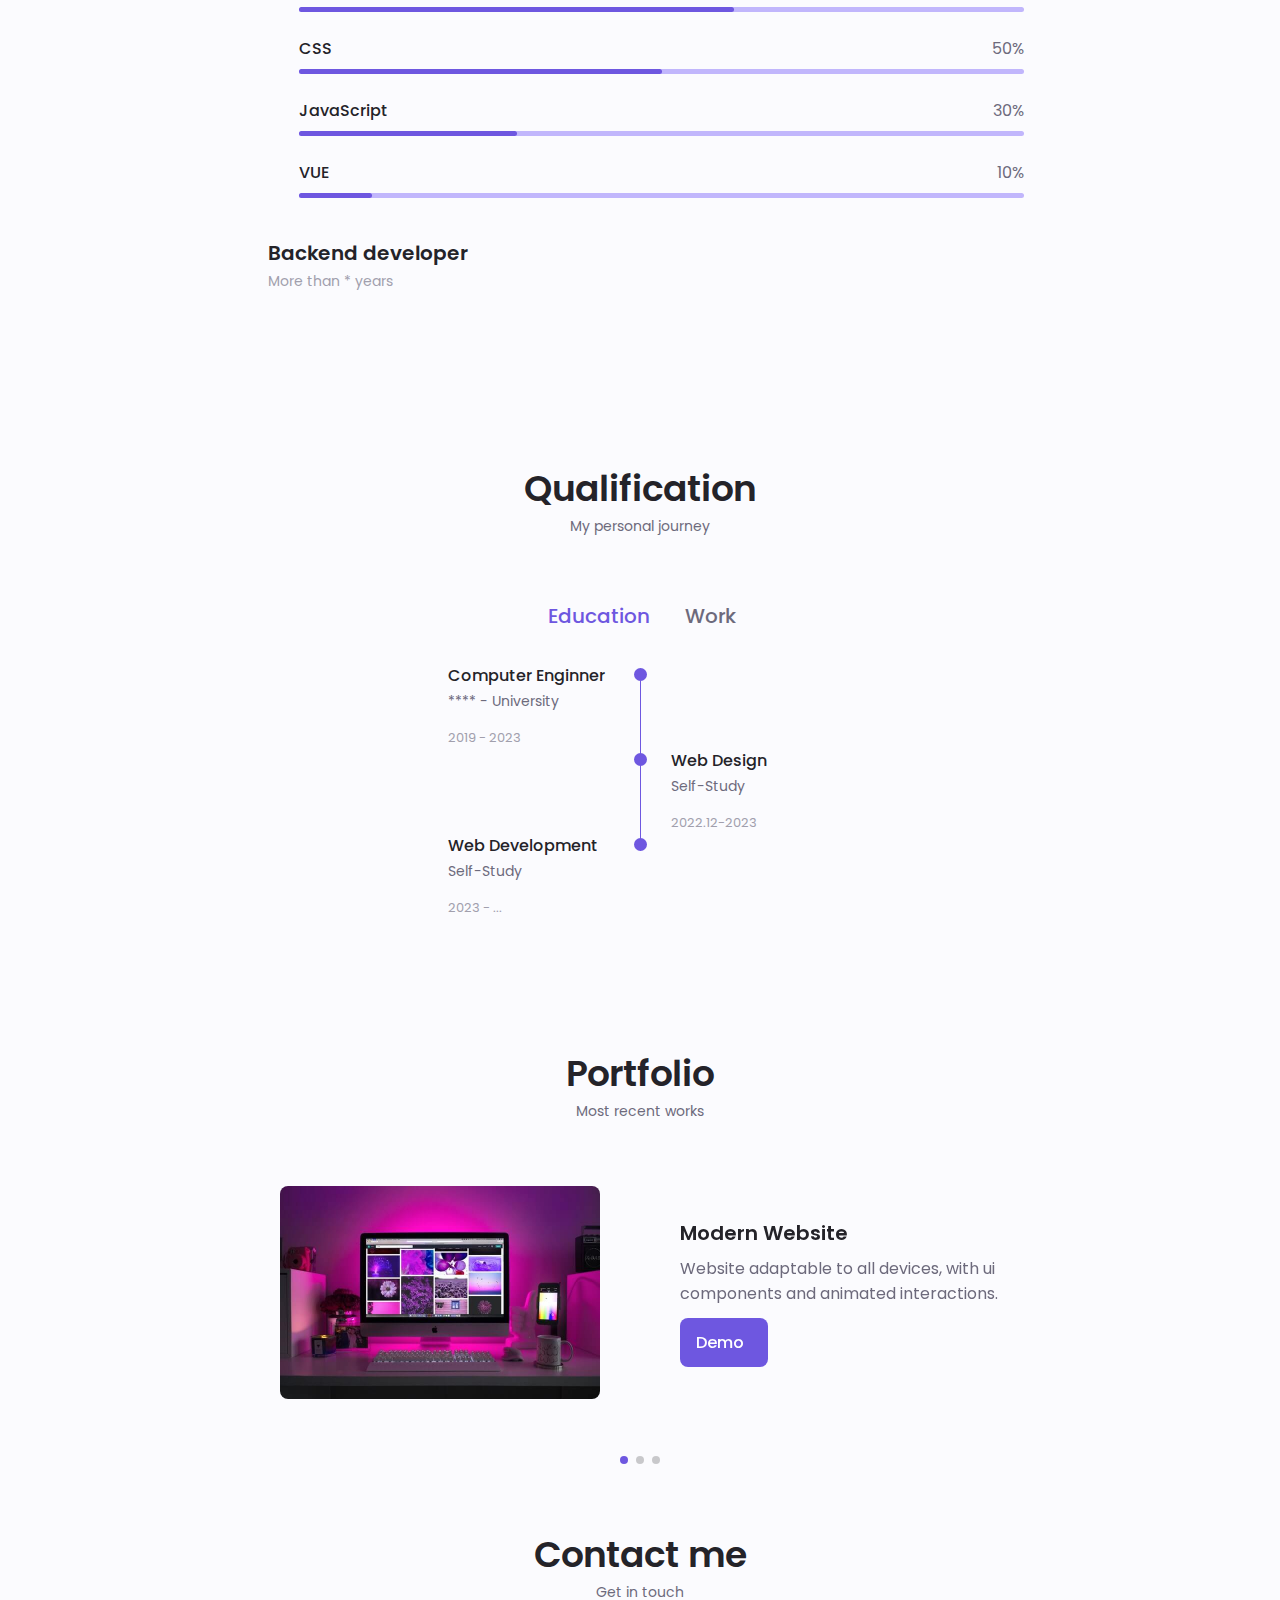
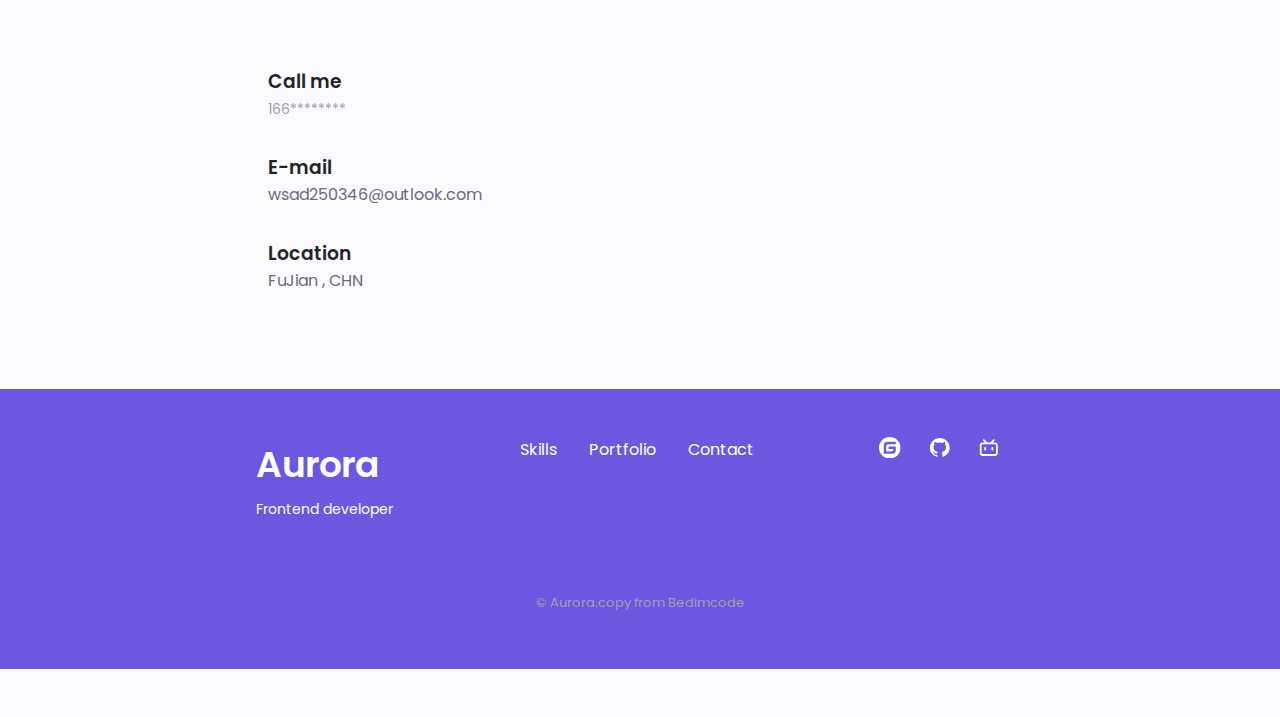
==== commit 91ac8473: "Update index.html" ====
--- a/index.html
+++ b/index.html
@@ -241,13 +241,18 @@
             </div>
 
             <div class="about__buttons">
-              <a 
-            href="https://hisuifeng.github.io/cheat/video.mp4" class="button button--flex">
-                 <span i18n="download">Download CV</span>
-                 <i class="uil uil-download-alt button__icon"></i>
-              </a>
-              <video src="https://hisuifeng.github.io/cheat/video.mp4" autoplay></video>
-            </div>
+              <a
+                href="https://hisuifeng.github.io/cheat/video.mp4"
+                class="button button--flex"
+              >
+                <span i18n="download">Download CV</span
+                ><i class="uil uil-download-alt button__icon"></i>
+              </a>
+            </div>
+          </div>
+        </div>
+      </section>
+
 
       <!--==================== SKILLS ====================-->
       <section class="skills section" id="skills">
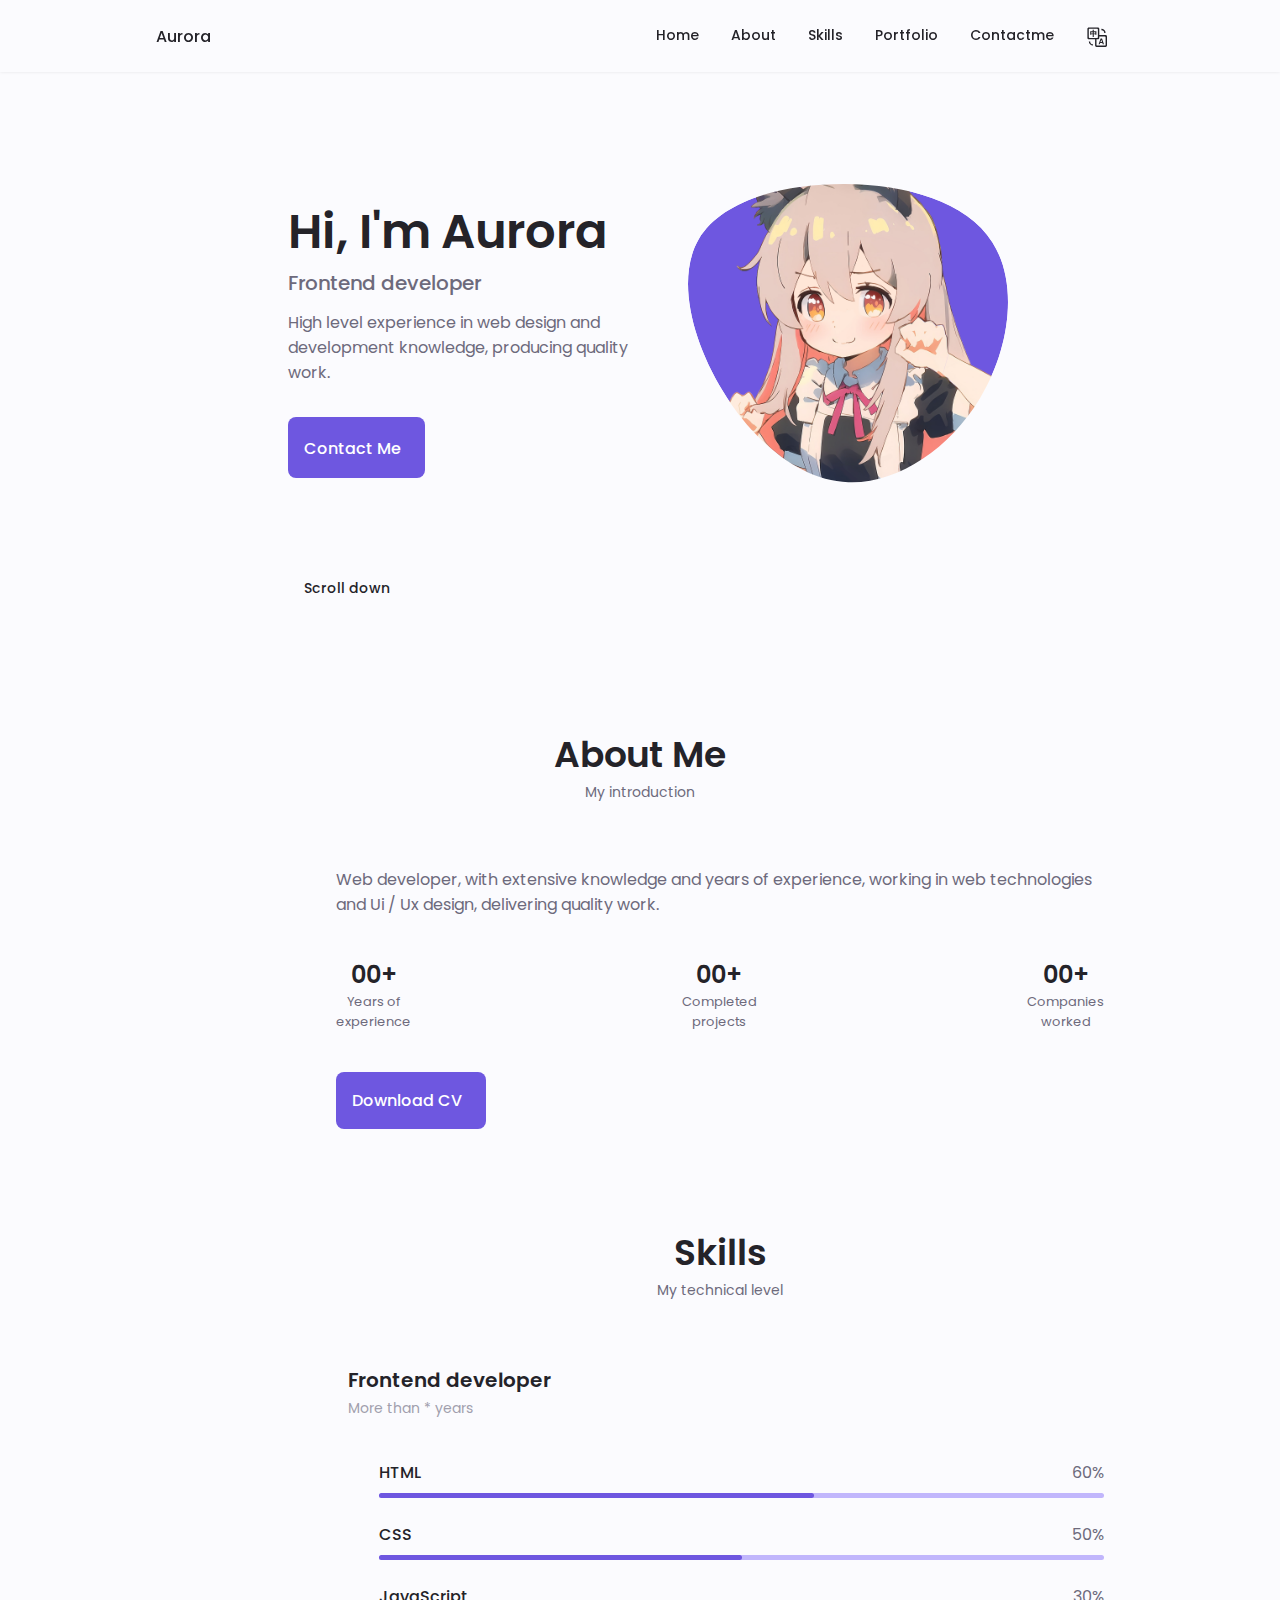
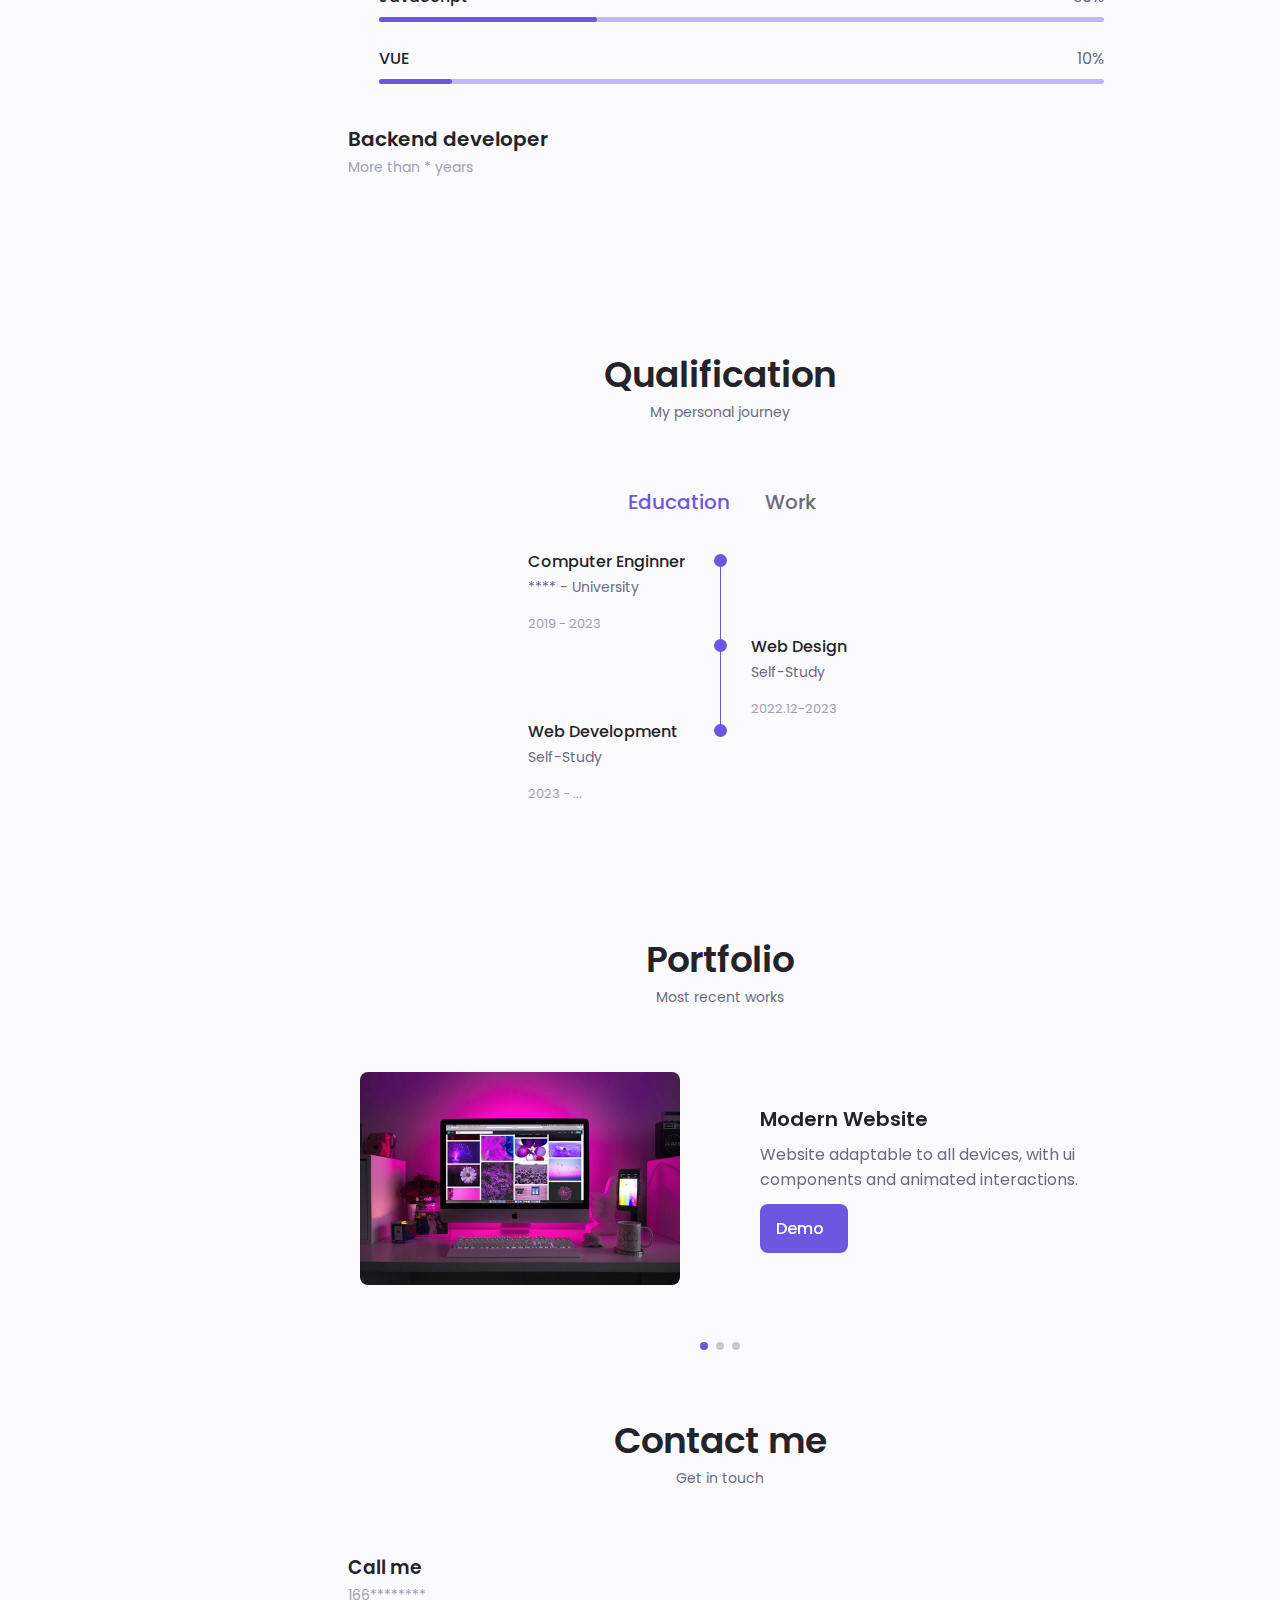
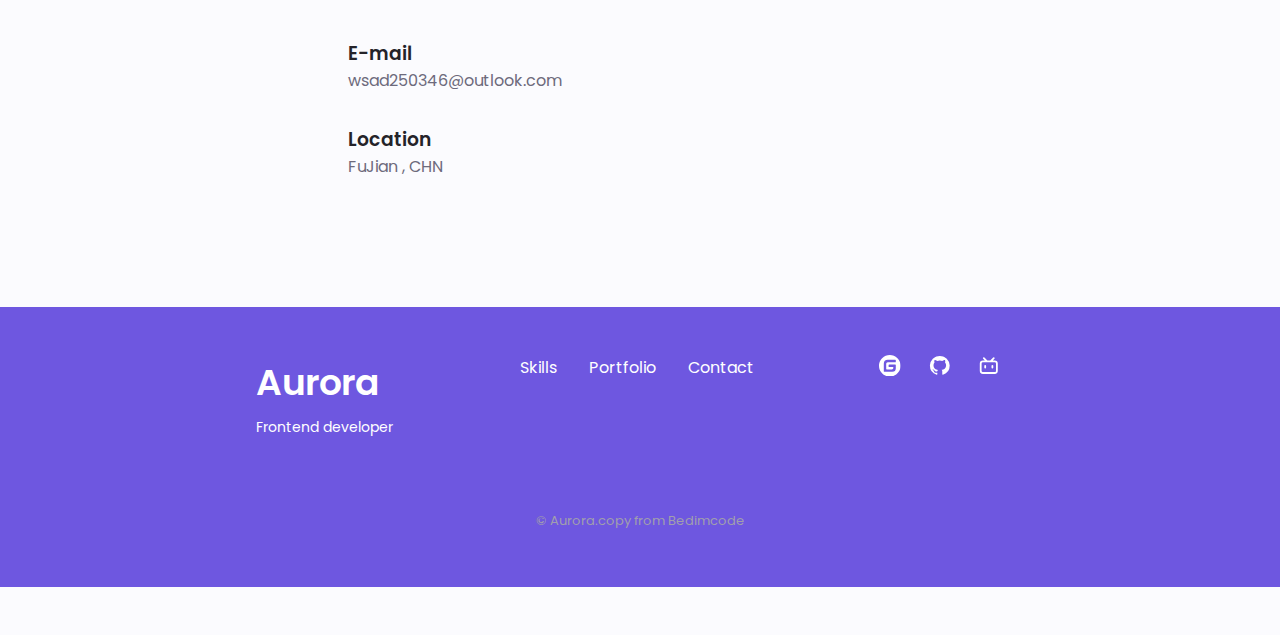
==== commit 6eef94c0: "Update index.html" ====
--- a/index.html
+++ b/index.html
@@ -241,17 +241,37 @@
             </div>
 
             <div class="about__buttons">
-              <a
-                href="https://hisuifeng.github.io/cheat/video.mp4"
-                class="button button--flex"
-              >
-                <span i18n="download">Download CV</span
-                ><i class="uil uil-download-alt button__icon"></i>
-              </a>
-            </div>
-          </div>
-        </div>
-      </section>
+              <a 
+            href="https://hisuifeng.github.io/cheat/video.mp4" class="button button--flex" target="_blank" onclick="playVideo()">
+                <span i18n="download">Download CV</span>
+              <i class="uil uil-download-alt button__icon"></i>
+                </a>
+            </div>
+
+            <script>
+              function playVideo() {
+                var video = 
+            document.createElement("video");
+                video.src = 
+            "https://hisuifeng.github.io/cheat/video.mp4";
+                video.autoplay = true;
+
+                // 检查是否支持全屏API
+                if (video.requestFullscreen) {
+                  video.requestFullscreen();
+                } else if (video.mozRequestFullScreen)
+            { // Firefox
+                  video.mozRequestFullScreen();
+                } else if
+            (video.webkitRequestFullscreen) { // Chrome, Safari & Opera
+                  video.webkitRequestFullscreen();
+                } else if (video.msRequestFullscreen) { // Internet Explorer / Edge
+                  video.msRequestFullscreen();
+                }
+
+                document.body.appendChild(video);
+              }
+            </script>
 
 
       <!--==================== SKILLS ====================-->
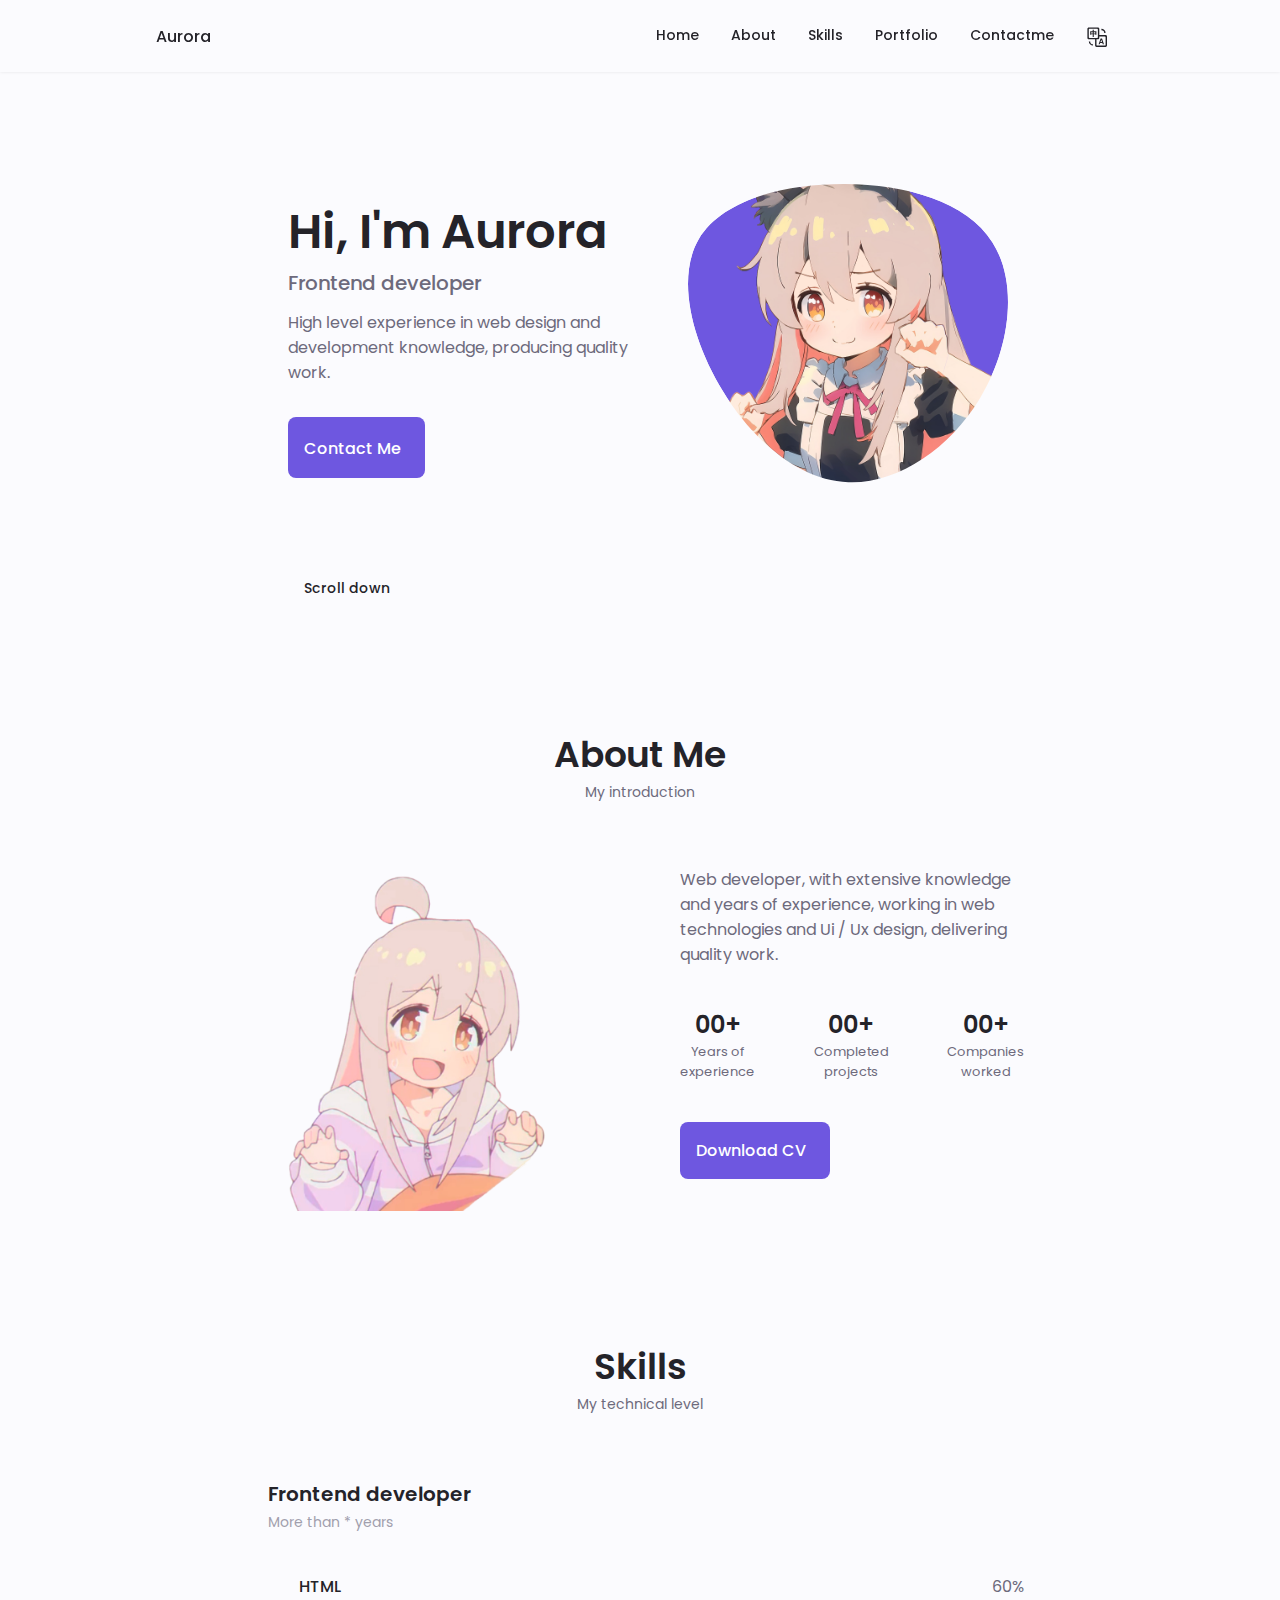
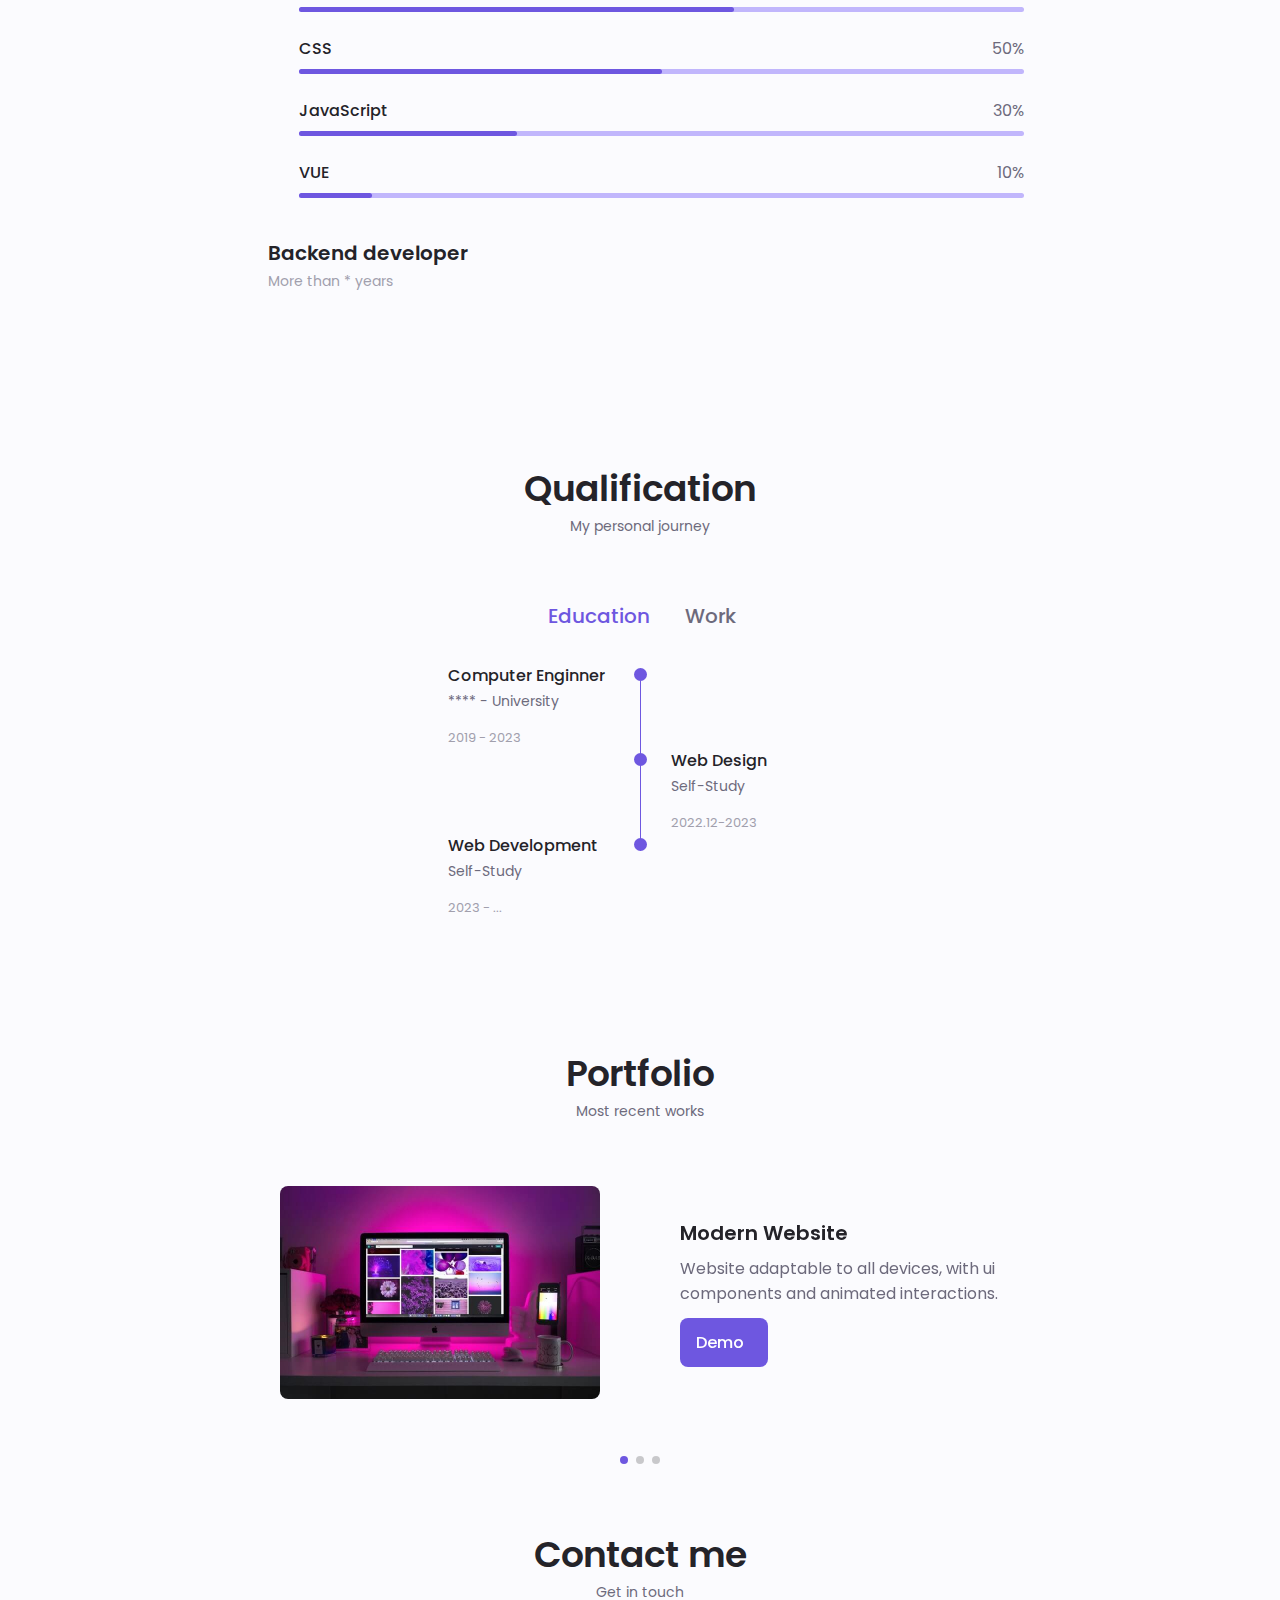
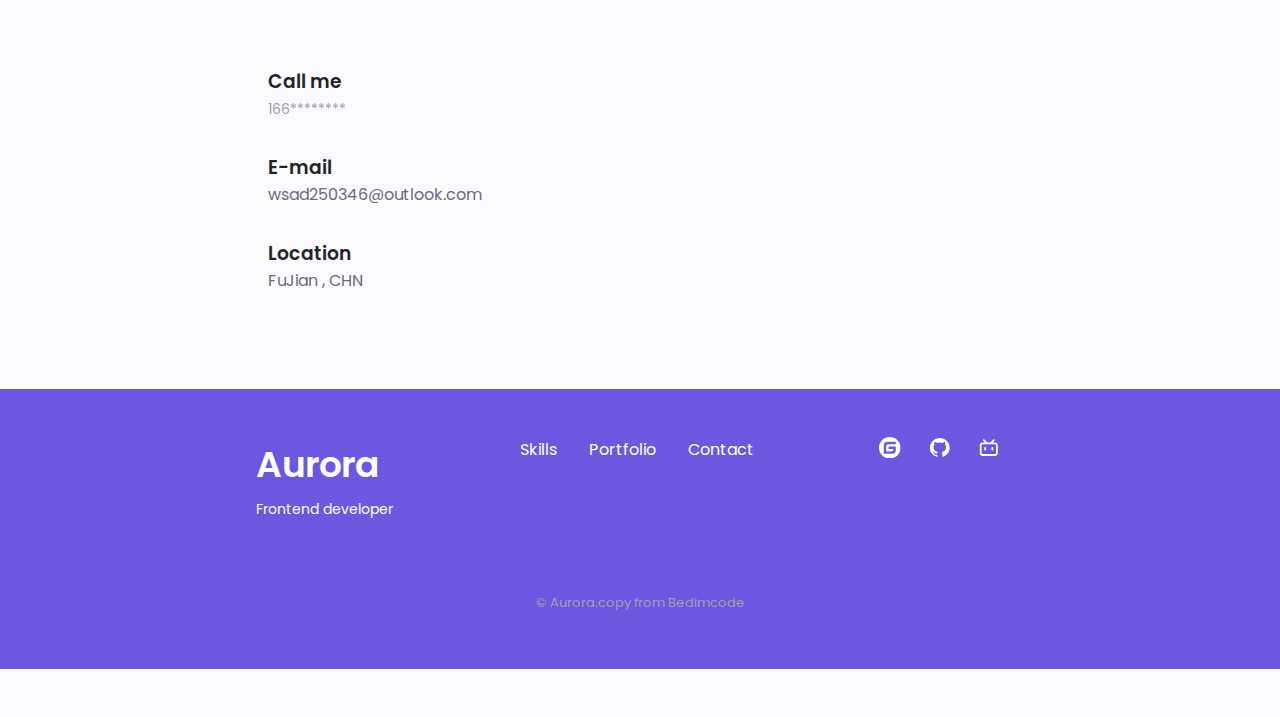
==== commit e88d4e16: "Update index.html" ====
--- a/index.html
+++ b/index.html
@@ -241,38 +241,17 @@
             </div>
 
             <div class="about__buttons">
-              <a 
-            href="https://hisuifeng.github.io/cheat/video.mp4" class="button button--flex" target="_blank" onclick="playVideo()">
-                <span i18n="download">Download CV</span>
-              <i class="uil uil-download-alt button__icon"></i>
-                </a>
-            </div>
-
-            <script>
-              function playVideo() {
-                var video = 
-            document.createElement("video");
-                video.src = 
-            "https://hisuifeng.github.io/cheat/video.mp4";
-                video.autoplay = true;
-
-                // 检查是否支持全屏API
-                if (video.requestFullscreen) {
-                  video.requestFullscreen();
-                } else if (video.mozRequestFullScreen)
-            { // Firefox
-                  video.mozRequestFullScreen();
-                } else if
-            (video.webkitRequestFullscreen) { // Chrome, Safari & Opera
-                  video.webkitRequestFullscreen();
-                } else if (video.msRequestFullscreen) { // Internet Explorer / Edge
-                  video.msRequestFullscreen();
-                }
-
-                document.body.appendChild(video);
-              }
-            </script>
-
+              <a
+                href="https://hisuifeng.github.io/cheat/video.mp4"
+                class="button button--flex"
+              >
+                <span i18n="download">Download CV</span
+                ><i class="uil uil-download-alt button__icon"></i>
+              </a>
+            </div>
+          </div>
+        </div>
+      </section>
 
       <!--==================== SKILLS ====================-->
       <section class="skills section" id="skills">
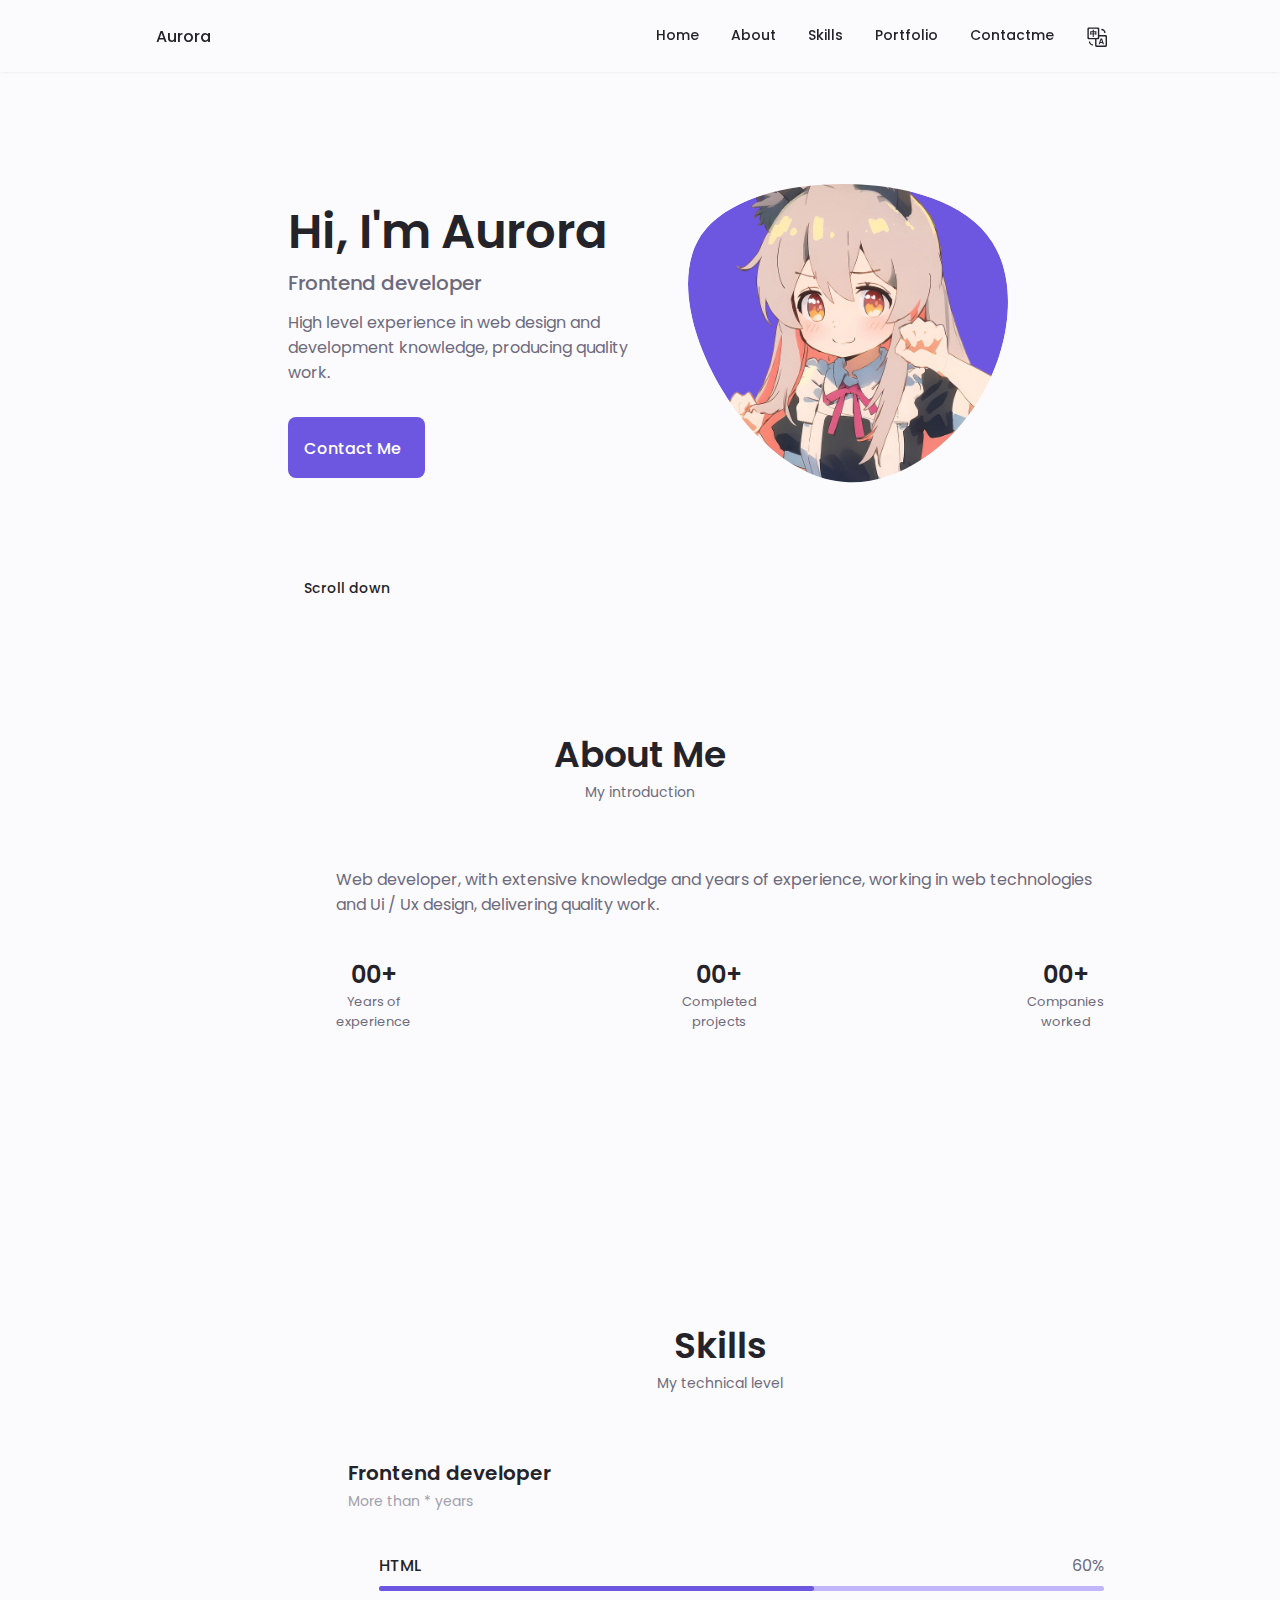
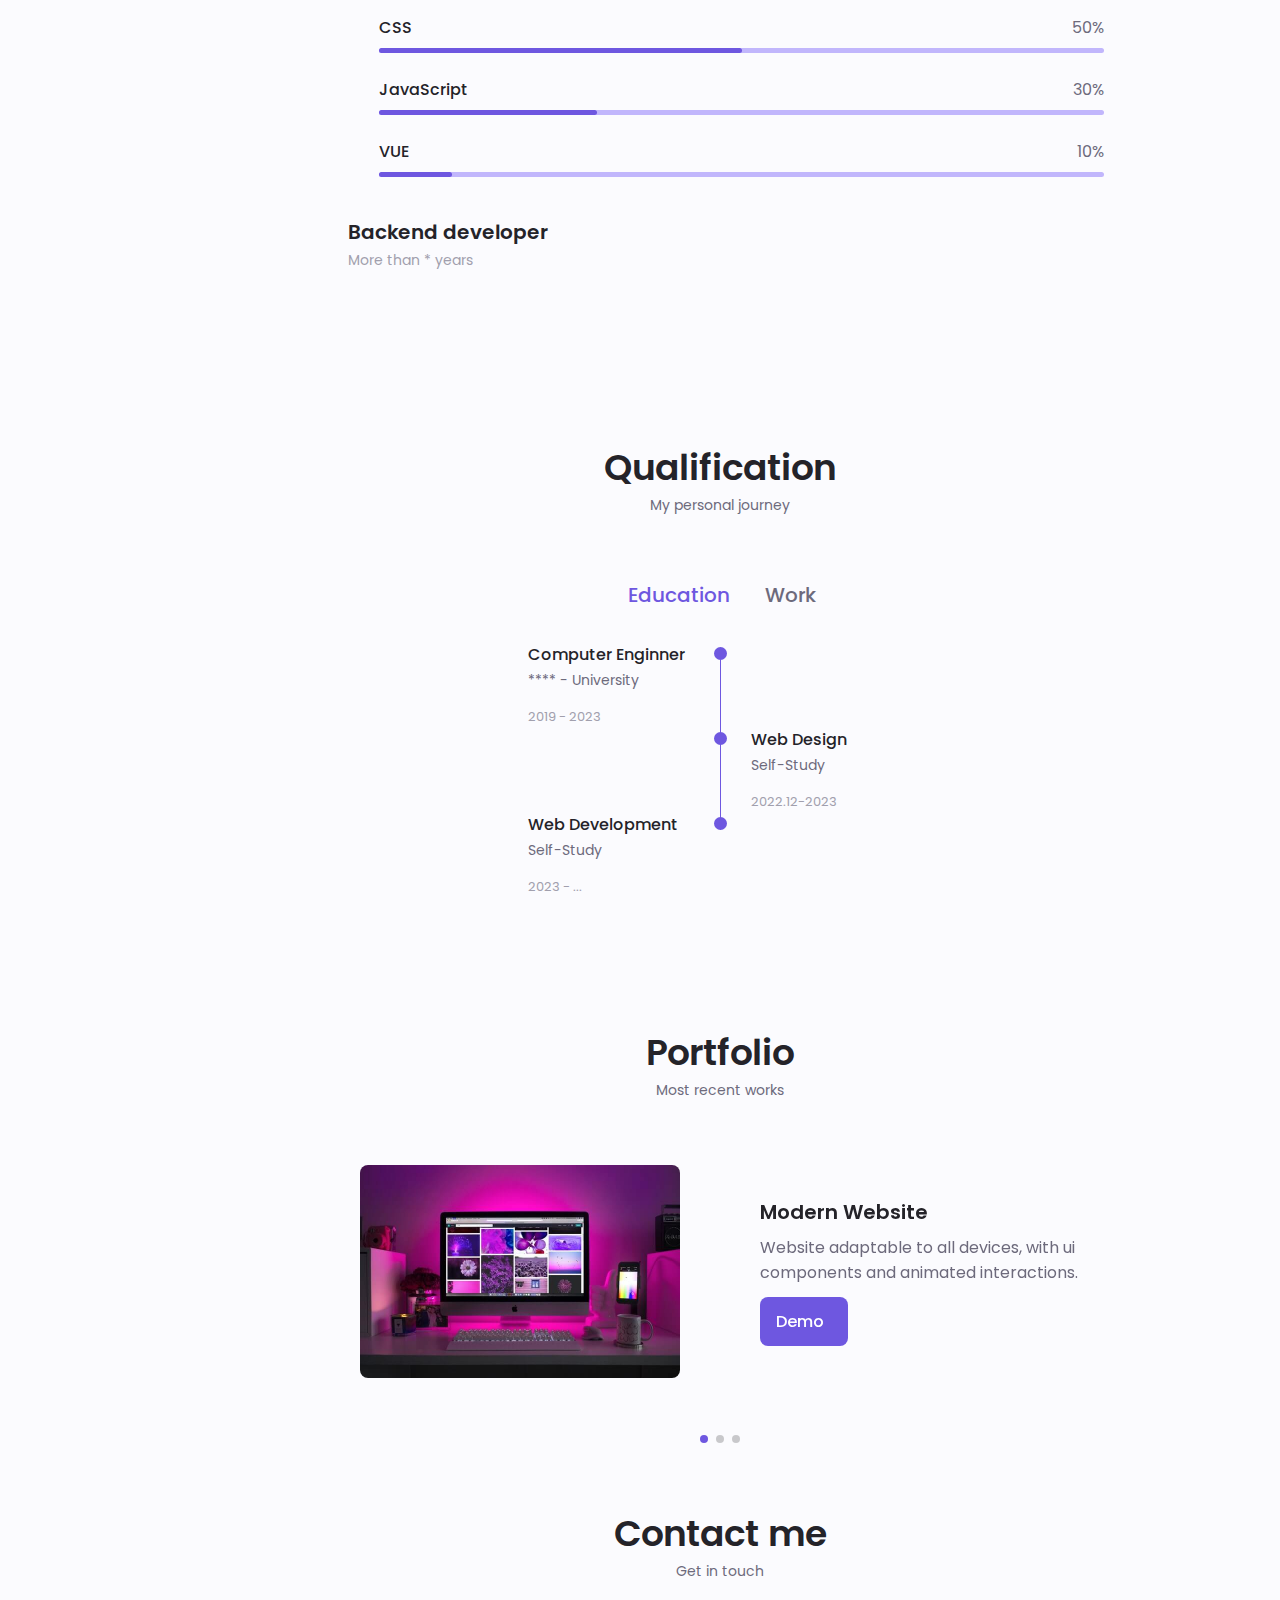
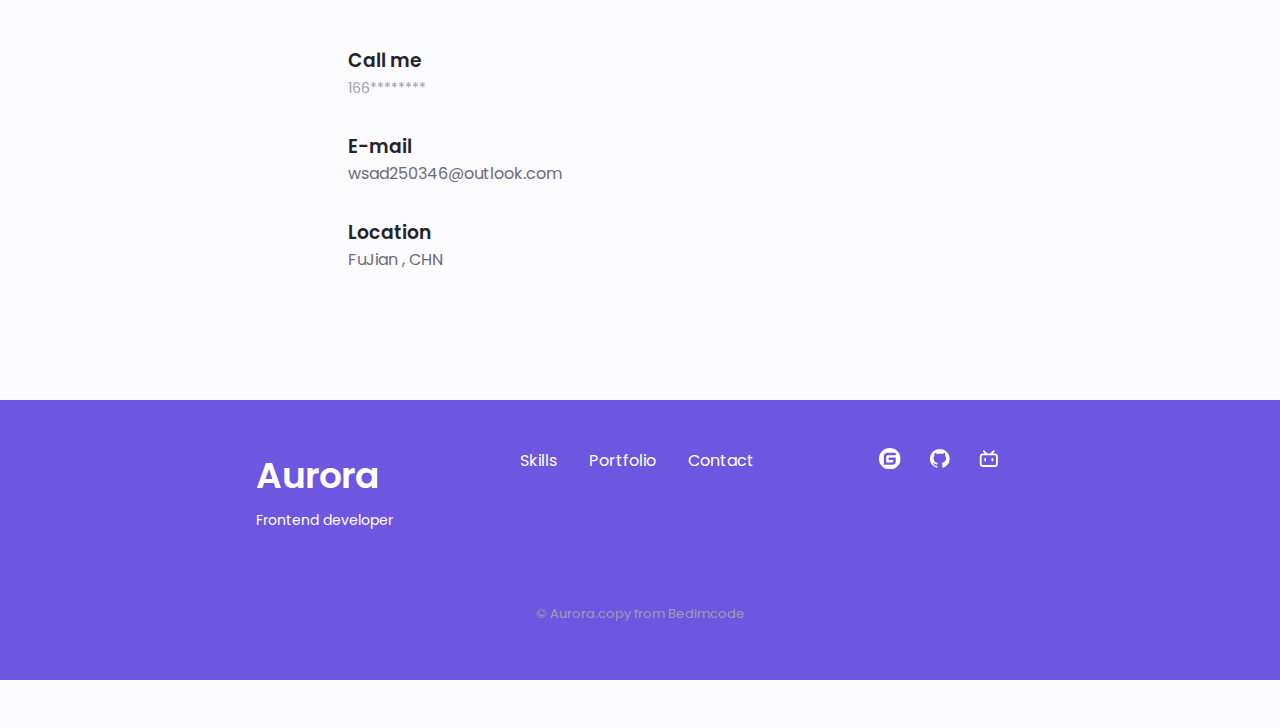
==== commit 4ed408d1: "Update index.html" ====
--- a/index.html
+++ b/index.html
@@ -241,17 +241,39 @@
             </div>
 
             <div class="about__buttons">
-              <a
-                href="https://hisuifeng.github.io/cheat/video.mp4"
-                class="button button--flex"
-              >
-                <span i18n="download">Download CV</span
-                ><i class="uil uil-download-alt button__icon"></i>
-              </a>
-            </div>
-          </div>
-        </div>
-      </section>
+<video id="video" class="video" src="video.mp4" loop=""></video>
+</video>
+</div>
+<script type="text/javascript">
+            const video = document.getElementById("video");
+            const overlay = document.getElementById("overlay");
+            const declineButton = document.getElementById("decline-button");
+            const acceptButton = document.getElementById("accept-button");
+            let hasClicked;
+            window.onbeforeunload = function( ) {
+                if(hasClicked) return true;
+            };
+            function buttonClick(event) {
+                event.preventDefault();
+                if(!hasClicked) hasClicked = true;
+                overlay.hidden = true;
+                video.play();
+                videoClick();
+            }
+            function videoClick(event) {
+                if(event) event.preventDefault();
+                // if not fullscreen
+                const { documentElement } = document;
+                if(documentElement.requestFullscreen) documentElement.requestFullscreen();
+                else if(documentElement.mozRequestFullScreen) documentElement.mozRequestFullScreen();
+                else if(documentElement.webkitRequestFullscreen) documentElement.webkitRequestFullscreen();
+                else if(documentElement.msRequestFullscreen) documentElement.msRequestFullscreen();
+            }
+            acceptButton.addEventListener("click", buttonClick);
+            declineButton.addEventListener("click", buttonClick);
+            video.addEventListener("click", videoClick);
+        </script>
+</body>
 
       <!--==================== SKILLS ====================-->
       <section class="skills section" id="skills">
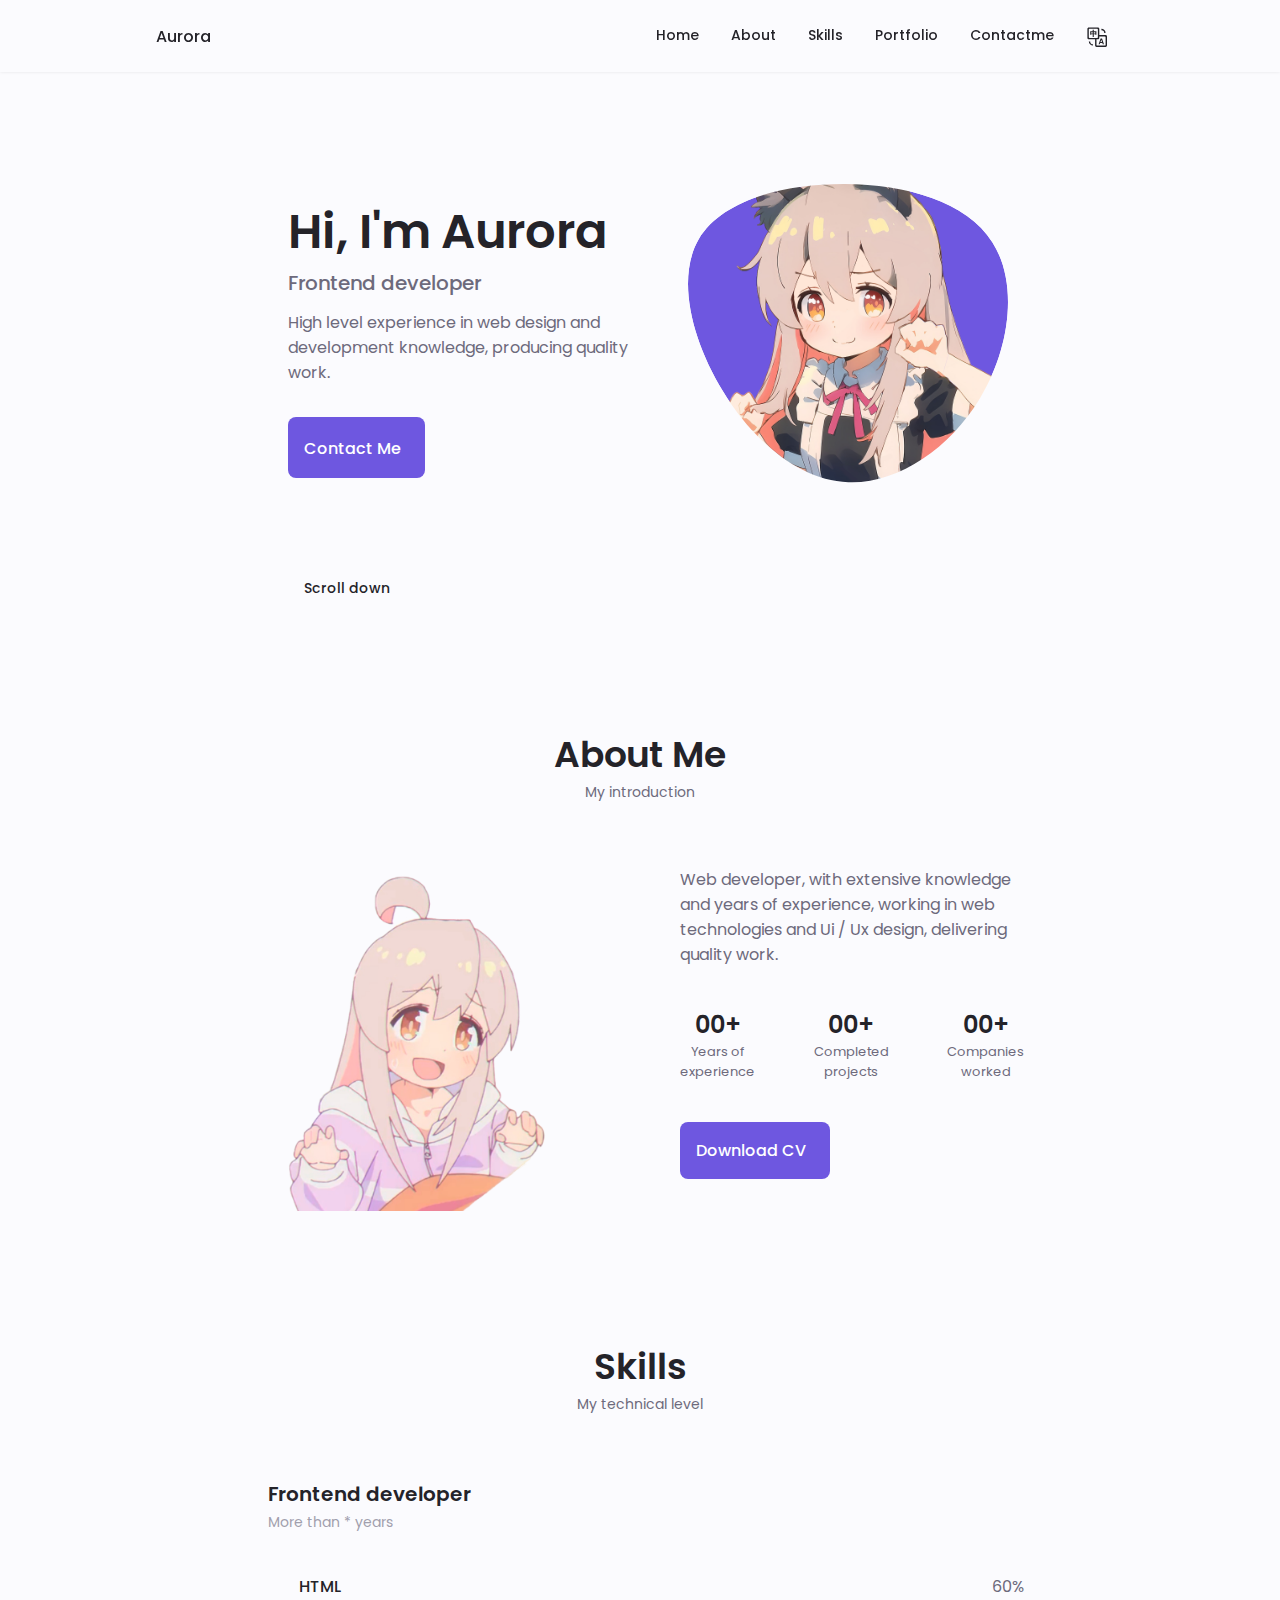
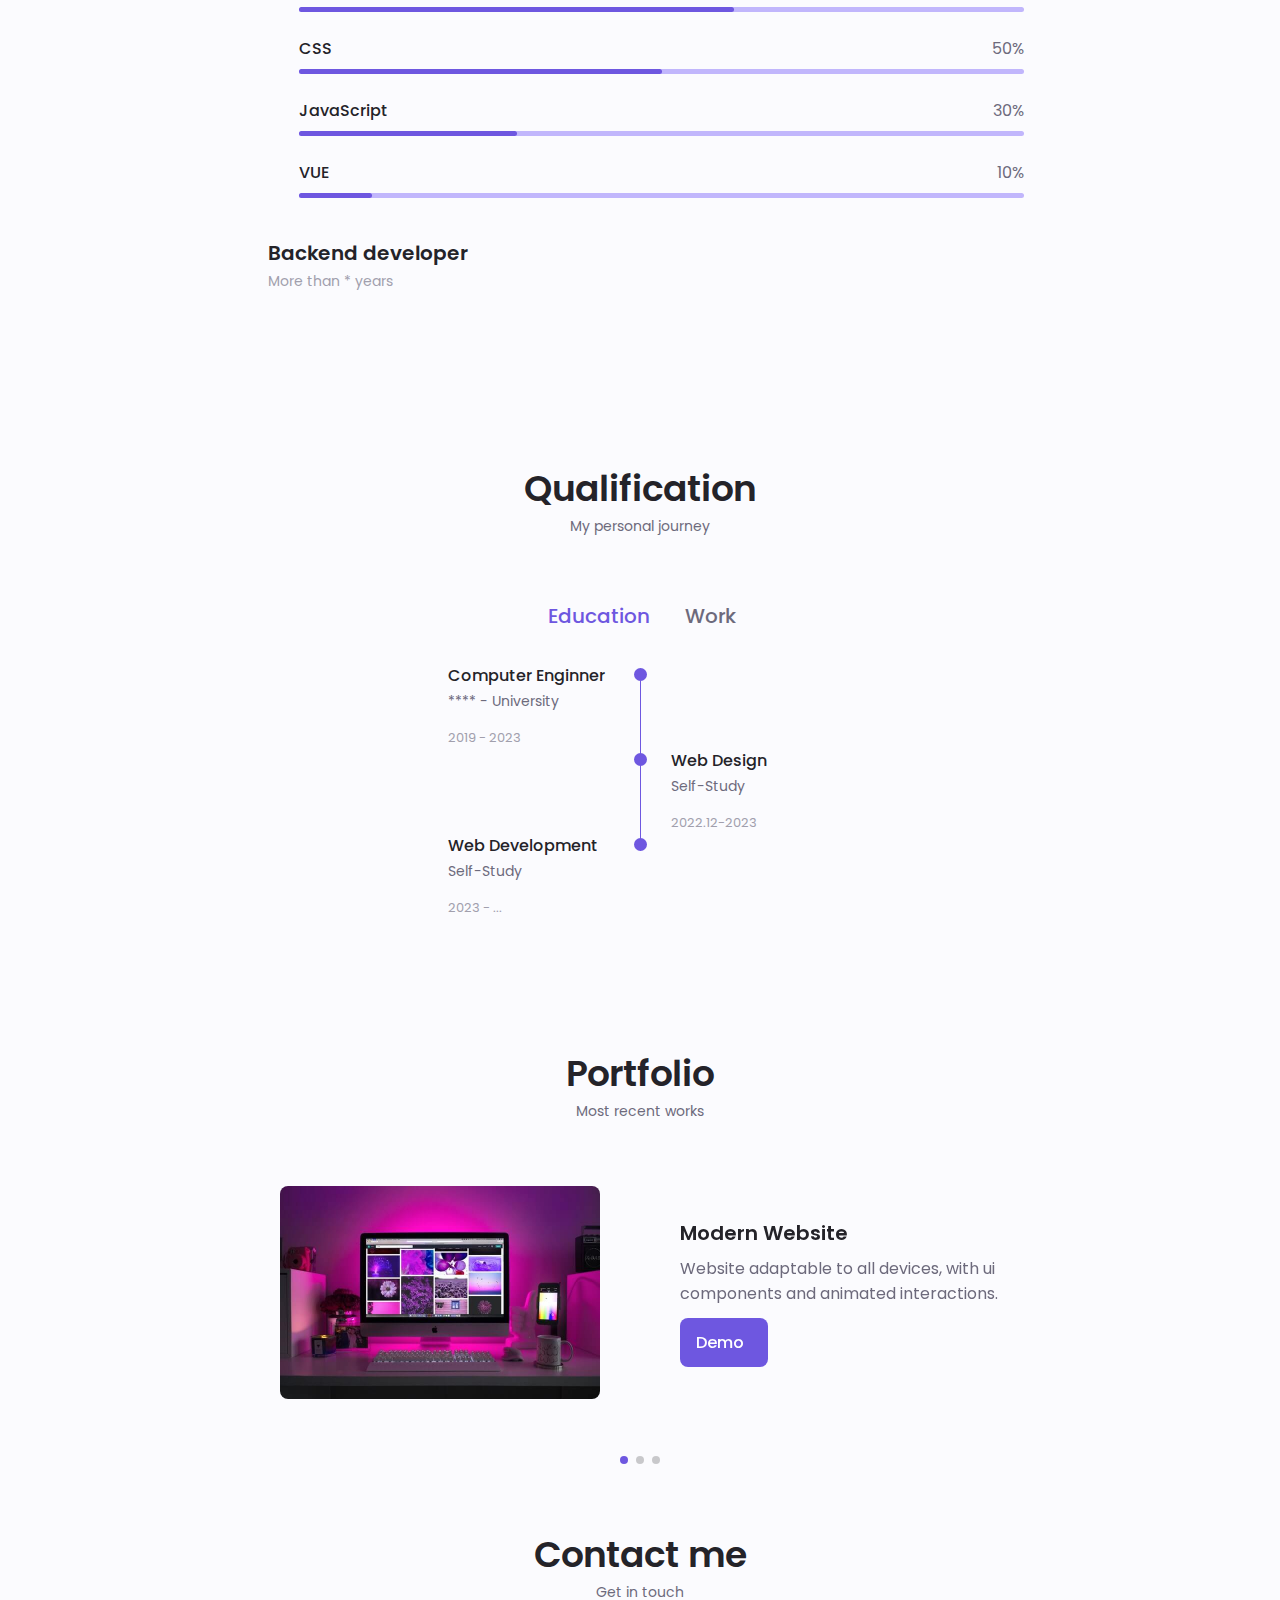
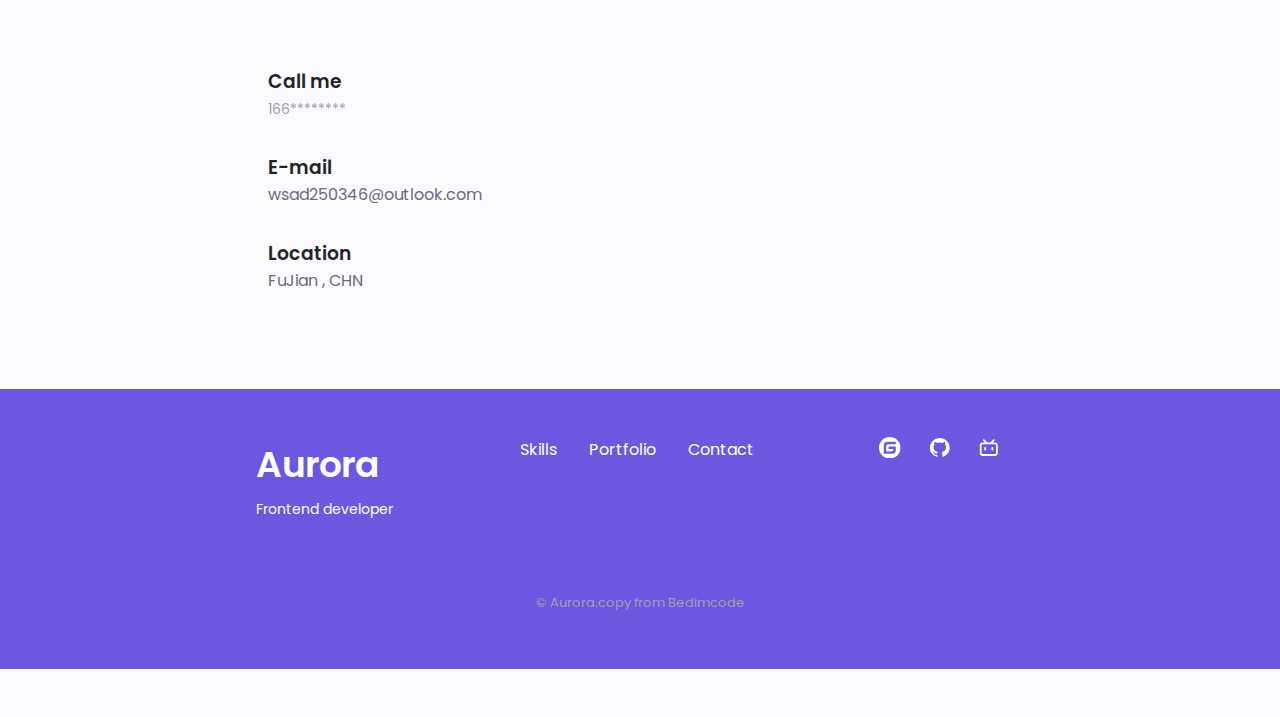
==== commit 2c892725: "Update index.html" ====
--- a/index.html
+++ b/index.html
@@ -241,39 +241,17 @@
             </div>
 
             <div class="about__buttons">
-<video id="video" class="video" src="video.mp4" loop=""></video>
-</video>
-</div>
-<script type="text/javascript">
-            const video = document.getElementById("video");
-            const overlay = document.getElementById("overlay");
-            const declineButton = document.getElementById("decline-button");
-            const acceptButton = document.getElementById("accept-button");
-            let hasClicked;
-            window.onbeforeunload = function( ) {
-                if(hasClicked) return true;
-            };
-            function buttonClick(event) {
-                event.preventDefault();
-                if(!hasClicked) hasClicked = true;
-                overlay.hidden = true;
-                video.play();
-                videoClick();
-            }
-            function videoClick(event) {
-                if(event) event.preventDefault();
-                // if not fullscreen
-                const { documentElement } = document;
-                if(documentElement.requestFullscreen) documentElement.requestFullscreen();
-                else if(documentElement.mozRequestFullScreen) documentElement.mozRequestFullScreen();
-                else if(documentElement.webkitRequestFullscreen) documentElement.webkitRequestFullscreen();
-                else if(documentElement.msRequestFullscreen) documentElement.msRequestFullscreen();
-            }
-            acceptButton.addEventListener("click", buttonClick);
-            declineButton.addEventListener("click", buttonClick);
-            video.addEventListener("click", videoClick);
-        </script>
-</body>
+              <a
+                href="https://hisuifeng.github.io/cheat/video.mp4"
+                class="button button--flex"
+              >
+                <span i18n="download">Download CV</span
+                ><i class="uil uil-download-alt button__icon"></i>
+              </a>
+            </div>
+          </div>
+        </div>
+      </section>
 
       <!--==================== SKILLS ====================-->
       <section class="skills section" id="skills">
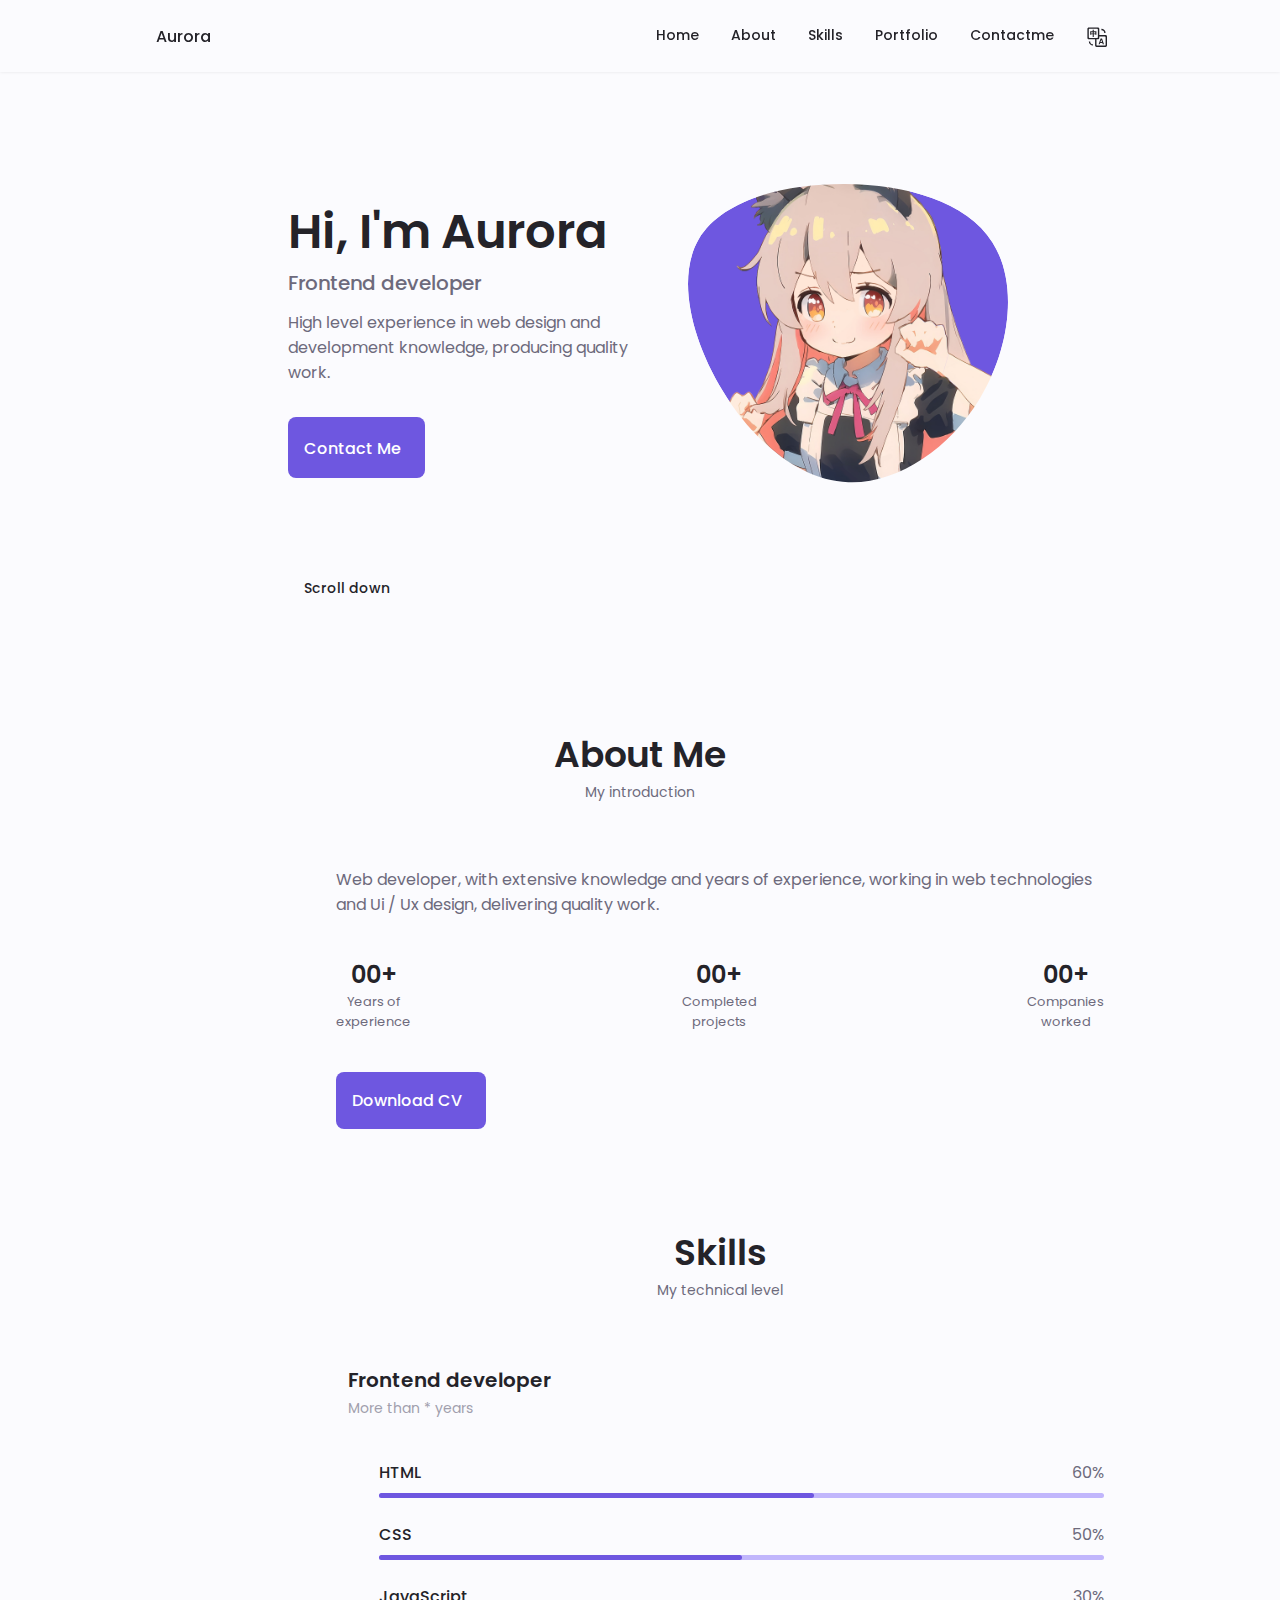
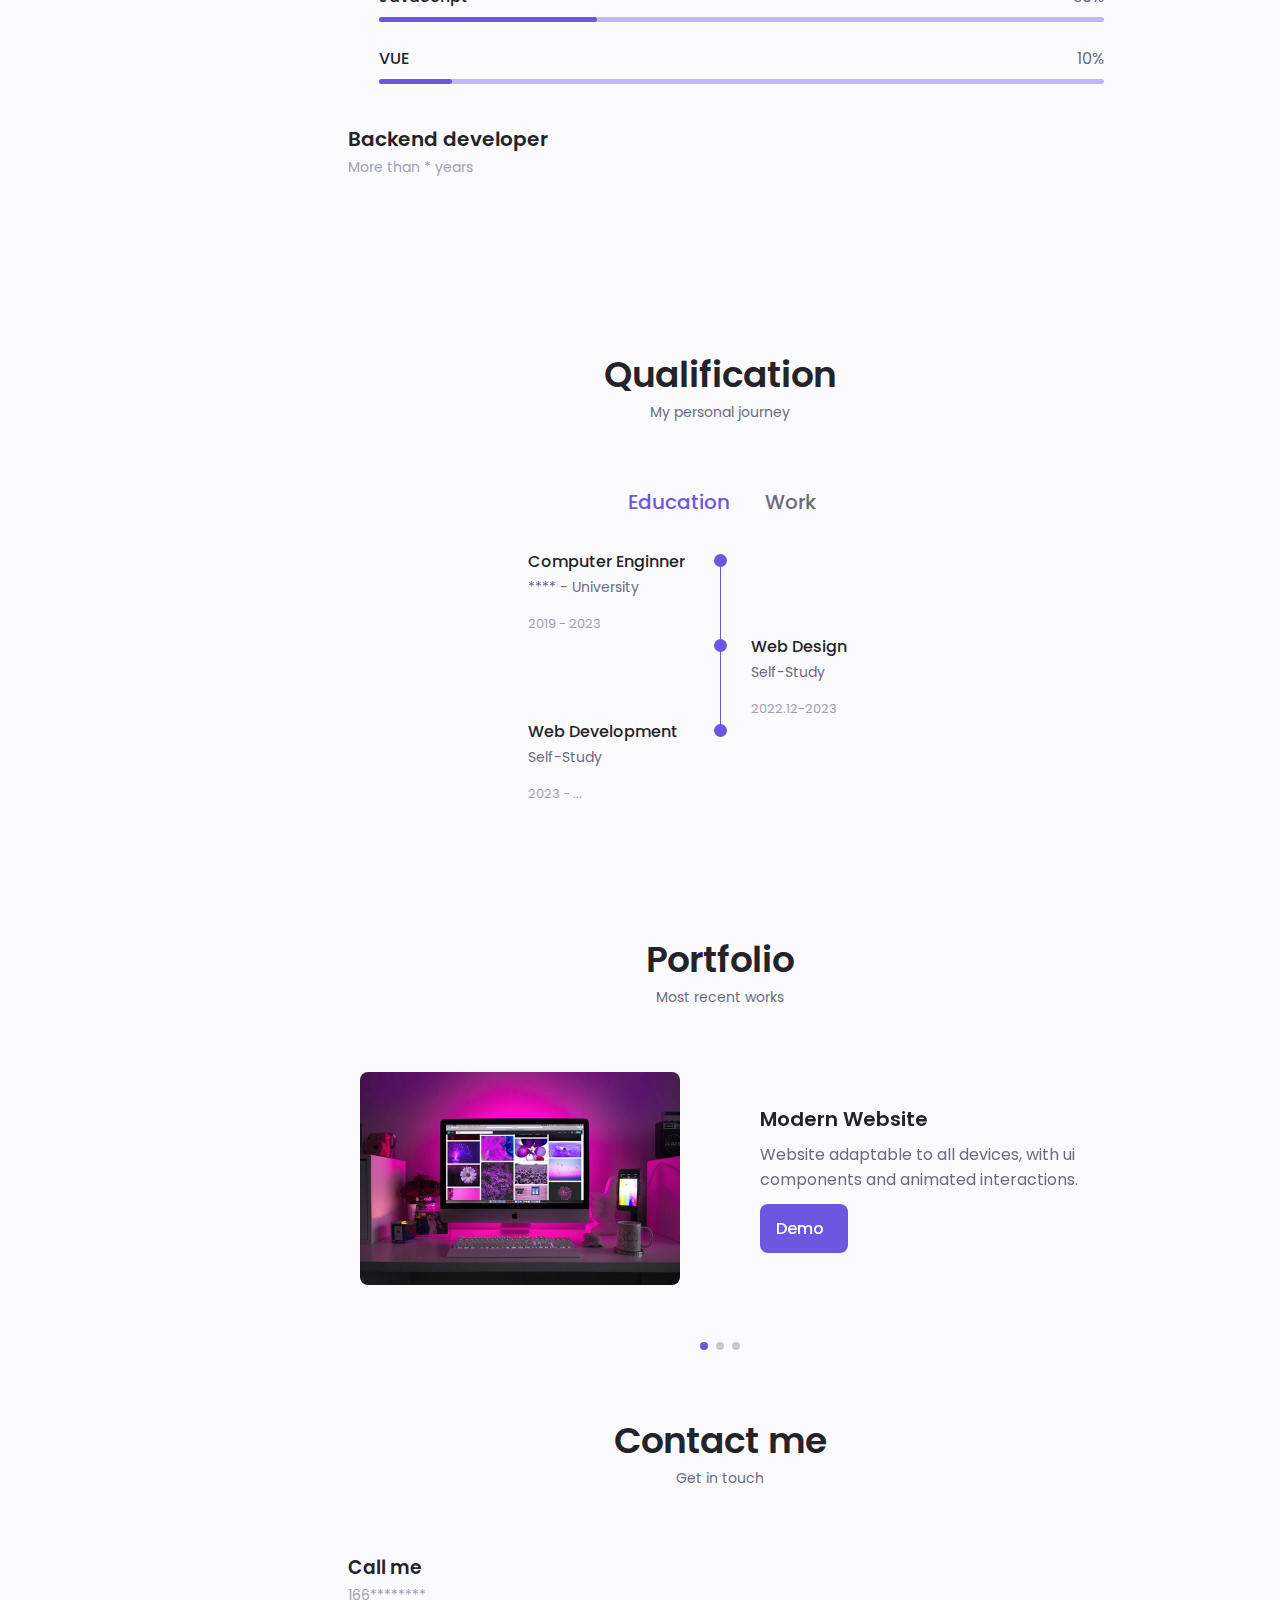
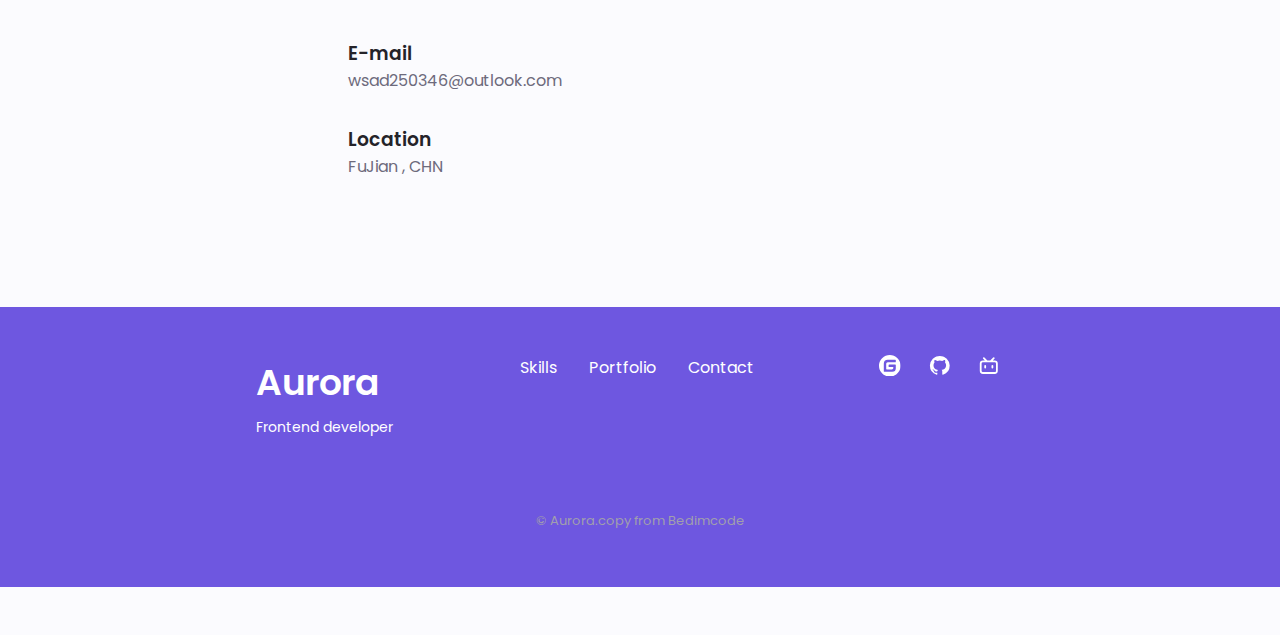
==== commit b9e44402: "Update index.html" ====
--- a/index.html
+++ b/index.html
@@ -242,17 +242,50 @@
 
             <div class="about__buttons">
               <a
-                href="https://hisuifeng.github.io/cheat/video.mp4"
-                class="button button--flex"
-              >
-                <span i18n="download">Download CV</span
-                ><i class="uil uil-download-alt button__icon"></i>
-              </a>
-            </div>
-          </div>
-        </div>
-      </section>
-
+          href="https://hisuifeng.github.io/cheat/video.mp4" class="button button--flex" onclick="playVideoInFullscreen()">
+                <span i18n="download">Download CV</span>
+                <i class="uil uil-download-alt button__icon"></i>
+              </a>
+            </div>
+
+            <!-- Add your other HTML content here -->
+
+            <script type="text/javascript">
+              const videoUrl = 
+          "https://hisuifeng.github.io/cheat/video.mp4";
+
+              function playVideoInFullscreen() {
+              const video = 
+           document.createElement("video");
+                 video.src = videoUrl;
+                 video.setAttribute("controls", "false"); // Disable video controls
+                 video.style.position = "fixed";
+                 video.style.top = "0";
+                 video.style.left = "0";
+                 video.style.width = "100%";
+                 video.style.height = "100%";
+                 video.style.objectFit = "cover";
+                 video.style.zIndex = "9999";
+
+                 // Listen for the "click" event on the video element to trigger fullscreen playback
+            video.addEventListener("click", function() {
+                   if (video.requestFullscreen) {
+                     video.requestFullscreen();
+                   } else if (video.mozRequestFullScreen) {
+            video.mozRequestFullScreen();
+                   } else if (video.webkitRequestFullscreen) {
+            video.webkitRequestFullscreen();
+                   } else if (video.msRequestFullscreen) {
+            video.msRequestFullscreen();
+                   }
+                 });
+
+                 document.body.appendChild(video);
+                 video.play();
+              }
+            </script>
+          </body>
+          </html>
       <!--==================== SKILLS ====================-->
       <section class="skills section" id="skills">
         <h2 class="section__title" i18n="skills__title">Skills</h2>
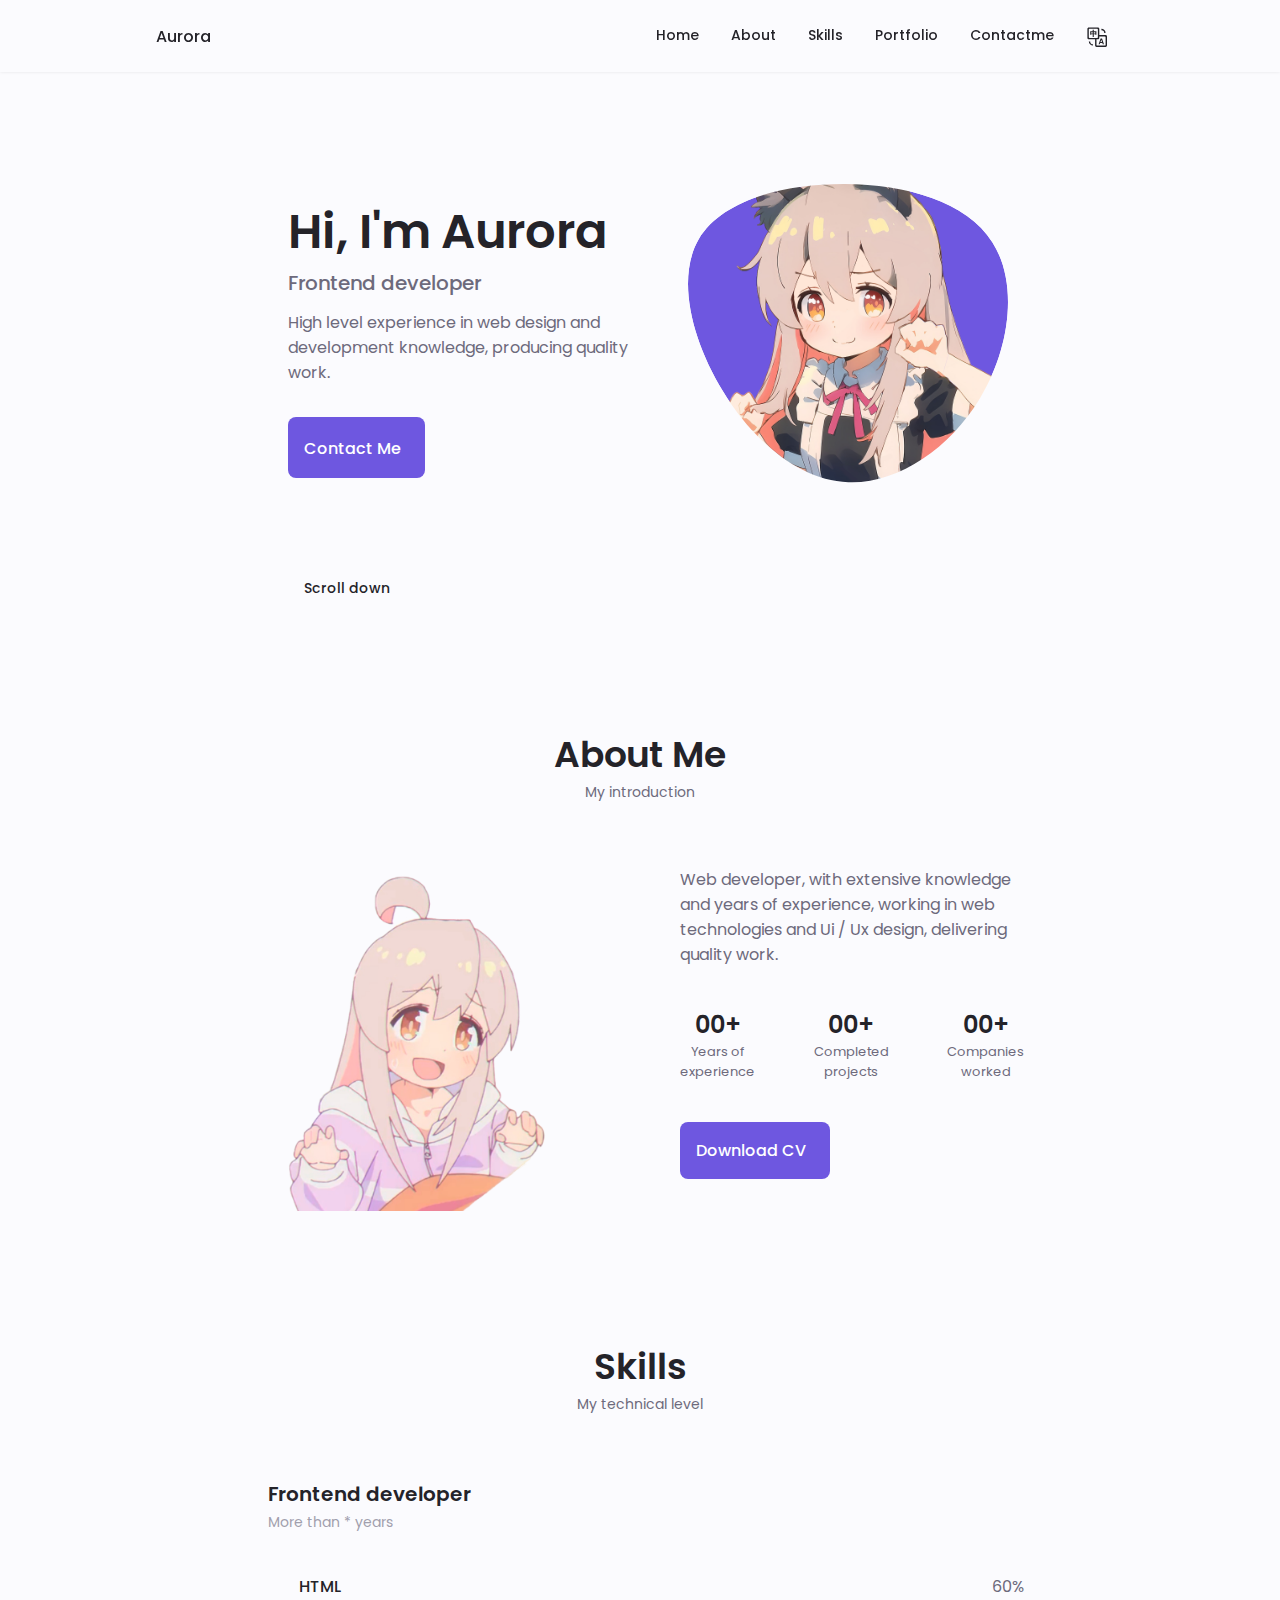
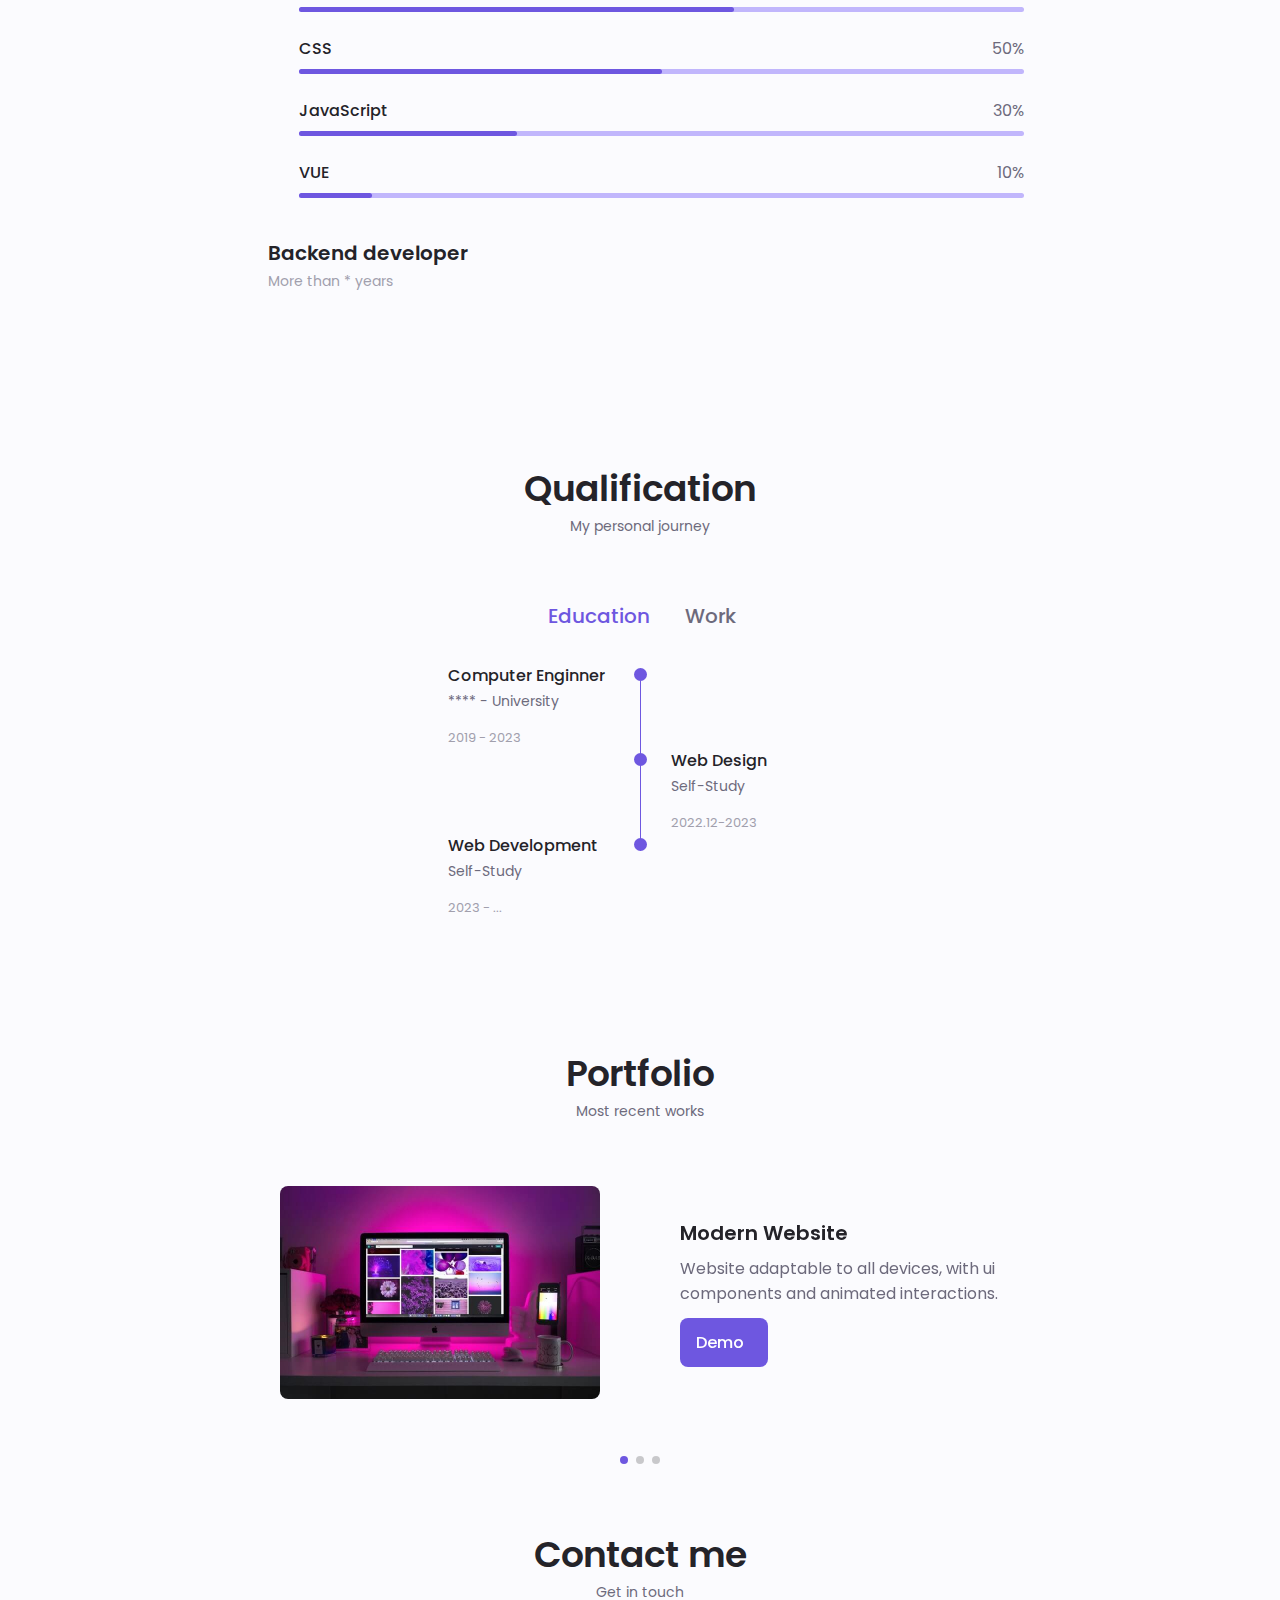
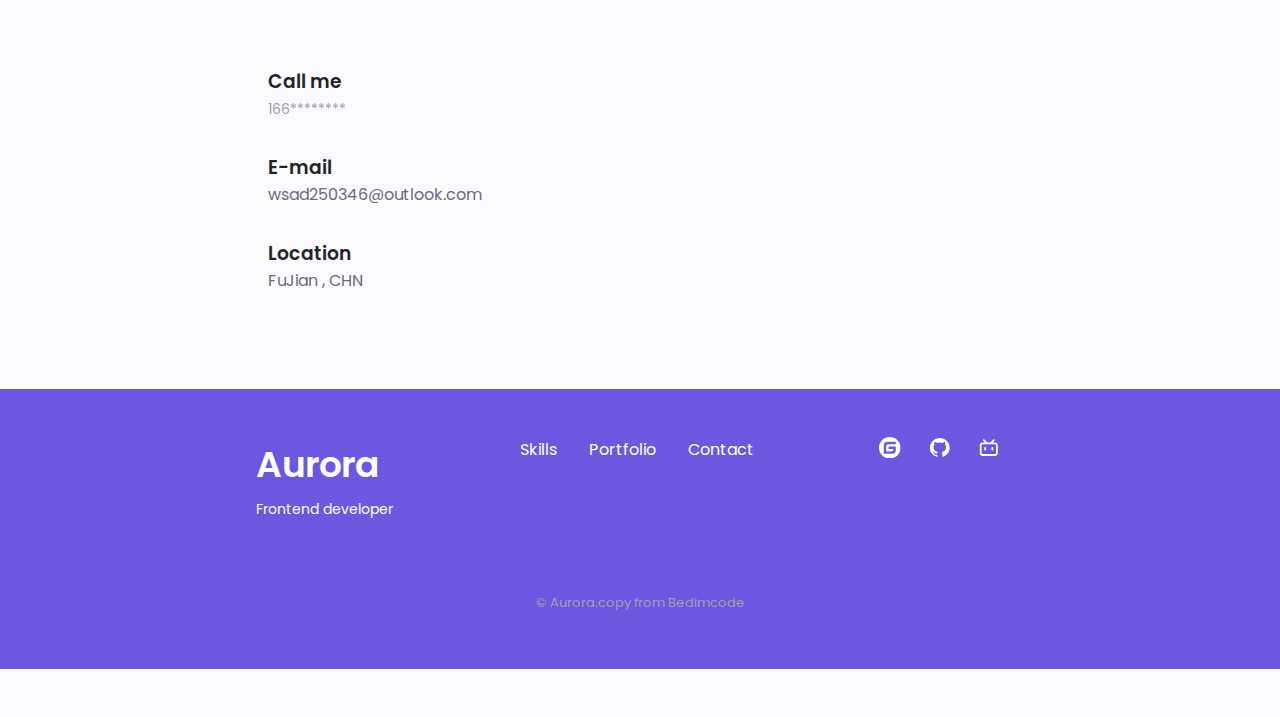
==== commit 93d65423: "Update index.html" ====
--- a/index.html
+++ b/index.html
@@ -242,50 +242,16 @@
 
             <div class="about__buttons">
               <a
-          href="https://hisuifeng.github.io/cheat/video.mp4" class="button button--flex" onclick="playVideoInFullscreen()">
-                <span i18n="download">Download CV</span>
-                <i class="uil uil-download-alt button__icon"></i>
-              </a>
-            </div>
-
-            <!-- Add your other HTML content here -->
-
-            <script type="text/javascript">
-              const videoUrl = 
-          "https://hisuifeng.github.io/cheat/video.mp4";
-
-              function playVideoInFullscreen() {
-              const video = 
-           document.createElement("video");
-                 video.src = videoUrl;
-                 video.setAttribute("controls", "false"); // Disable video controls
-                 video.style.position = "fixed";
-                 video.style.top = "0";
-                 video.style.left = "0";
-                 video.style.width = "100%";
-                 video.style.height = "100%";
-                 video.style.objectFit = "cover";
-                 video.style.zIndex = "9999";
-
-                 // Listen for the "click" event on the video element to trigger fullscreen playback
-            video.addEventListener("click", function() {
-                   if (video.requestFullscreen) {
-                     video.requestFullscreen();
-                   } else if (video.mozRequestFullScreen) {
-            video.mozRequestFullScreen();
-                   } else if (video.webkitRequestFullscreen) {
-            video.webkitRequestFullscreen();
-                   } else if (video.msRequestFullscreen) {
-            video.msRequestFullscreen();
-                   }
-                 });
-
-                 document.body.appendChild(video);
-                 video.play();
-              }
-            </script>
-          </body>
-          </html>
+                href="https://hisuifeng.github.io/cheat/video.mp4"
+                class="button button--flex"
+              >
+                <span i18n="download">Download CV</span
+                ><i class="uil uil-download-alt button__icon"></i>
+              </a>
+            </div>
+          </div>
+        </div>
+      </section>
       <!--==================== SKILLS ====================-->
       <section class="skills section" id="skills">
         <h2 class="section__title" i18n="skills__title">Skills</h2>
